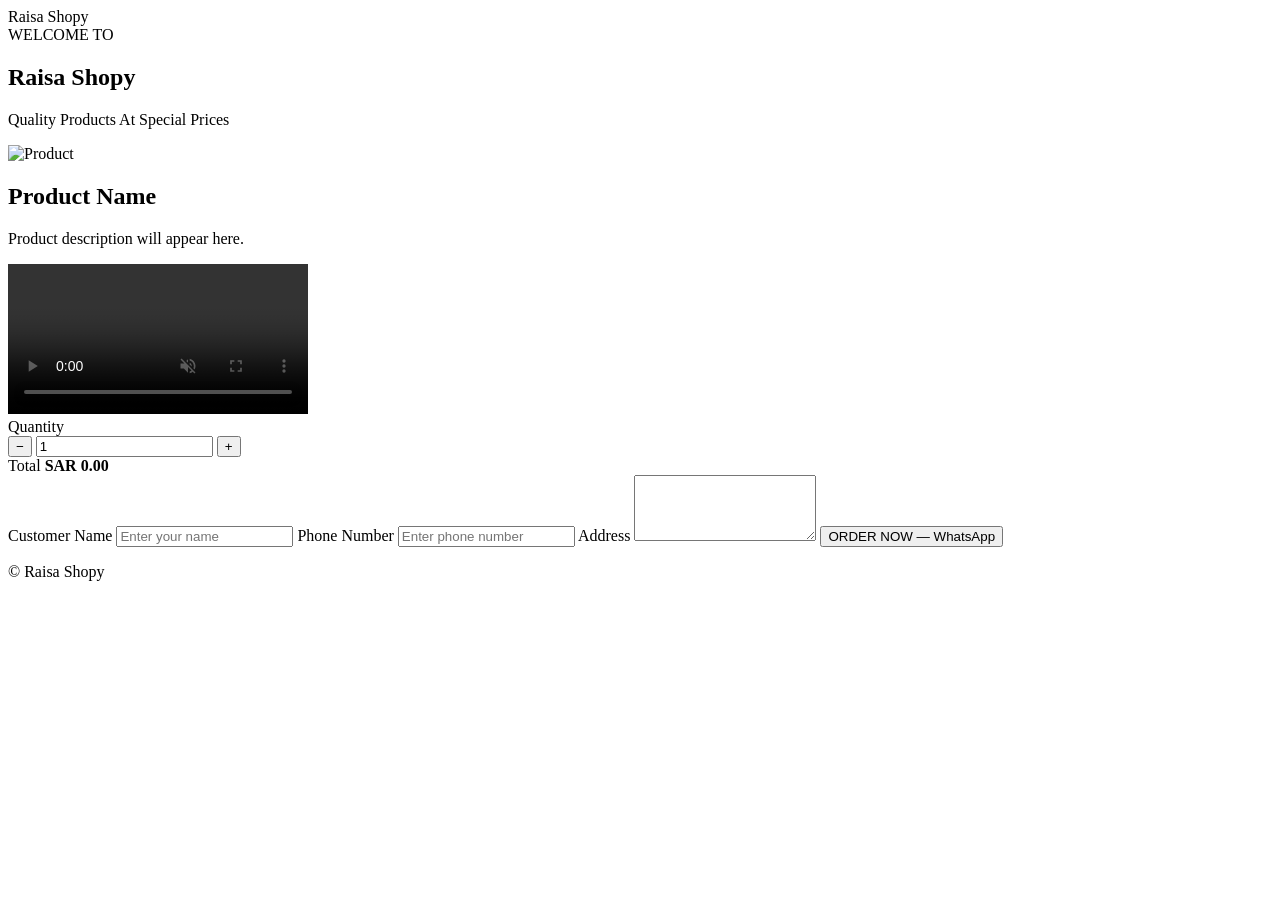
==== index.html @ d0323c82 "Create index.html" ====
<!DOCTYPE html>
<html lang="en">
<head>
  <meta charset="UTF-8">
  <meta name="viewport" content="width=device-width, initial-scale=1.0">

  <title>Raisa Shopy</title>

  <link rel="stylesheet" href="style.css">
</head>

<body>

  <!-- HEADER -->
  <header class="header">
    <div class="logo" id="shopName">
      Raisa Shopy
    </div>
  </header>


  <!-- HERO / HOME -->
  <section class="hero">

    <div class="hero-content">

      <div class="welcome">
        WELCOME TO
      </div>

      <h1 id="heroTitle">
        Raisa Shopy
      </h1>

      <p id="heroText">
        Quality Products At Special Prices
      </p>

    </div>

  </section>


  <!-- PRODUCT -->
  <section class="product-section">

    <!-- PRODUCT IMAGES -->
    <div class="gallery">

      <div class="main-image-box">

        <img
          id="mainProductImage"
          src=""
          alt="Product"
        >

      </div>


      <!-- MAX 6 PRODUCT IMAGES -->
      <div
        class="product-thumbnails"
        id="productThumbnails">
      </div>

    </div>


    <!-- PRODUCT INFORMATION -->
    <div class="product-info">

      <h2 id="productName">
        Product Name
      </h2>


      <!-- PRICE -->
      <div class="price-area">

        <span
          class="old-price"
          id="oldPrice">
        </span>

        <span
          class="new-price"
          id="newPrice">
        </span>

        <span
          class="discount"
          id="discount">
        </span>

      </div>


      <!-- DESCRIPTION -->
      <div class="description">

        <p id="descriptionText">
          Product description will appear here.
        </p>

      </div>


      <!-- DESCRIPTION IMAGES MAX 5 -->
      <div
        class="description-images"
        id="descriptionImages">
      </div>


      <!-- PRODUCT VIDEO -->
      <div
        class="product-video"
        id="videoContainer">

        <video
          id="productVideo"
          controls
          muted
          autoplay
          loop
          playsinline>
        </video>

      </div>


      <!-- ORDER AREA -->
      <div class="order-area">

        <!-- QUANTITY -->
        <label>
          Quantity
        </label>

        <div class="quantity-box">

          <button
            type="button"
            id="minusBtn">
            −
          </button>

          <input
            type="number"
            id="quantity"
            value="1"
            min="1"
          >

          <button
            type="button"
            id="plusBtn">
            +
          </button>

        </div>


        <!-- TOTAL -->
        <div class="total-price">

          <span>
            Total
          </span>

          <strong id="totalPrice">
            SAR 0.00
          </strong>

        </div>


        <!-- CUSTOMER NAME -->
        <label for="customerName">
          Customer Name
        </label>

        <input
          type="text"
          id="customerName"
          placeholder="Enter your name"
        >


        <!-- PHONE -->
        <label for="customerPhone">
          Phone Number
        </label>

        <input
          type="tel"
          id="customerPhone"
          placeholder="Enter phone number"
        >


        <!-- ADDRESS -->
        <label for="customerAddress">
          Address
        </label>

        <textarea
          id="customerAddress"
          rows="4"
          placeholder="Enter delivery address">
        </textarea>


        <!-- ONLY ONE ORDER BUTTON -->
        <button
          type="button"
          class="order-button"
          id="orderNow">

          ORDER NOW — WhatsApp

        </button>

      </div>

    </div>

  </section>


  <!-- FOOTER -->
  <footer>

    <p id="footerText">
      © Raisa Shopy
    </p>

  </footer>


  <!-- JAVASCRIPT -->
  <script src="script.js"></script>

</body>
</html>
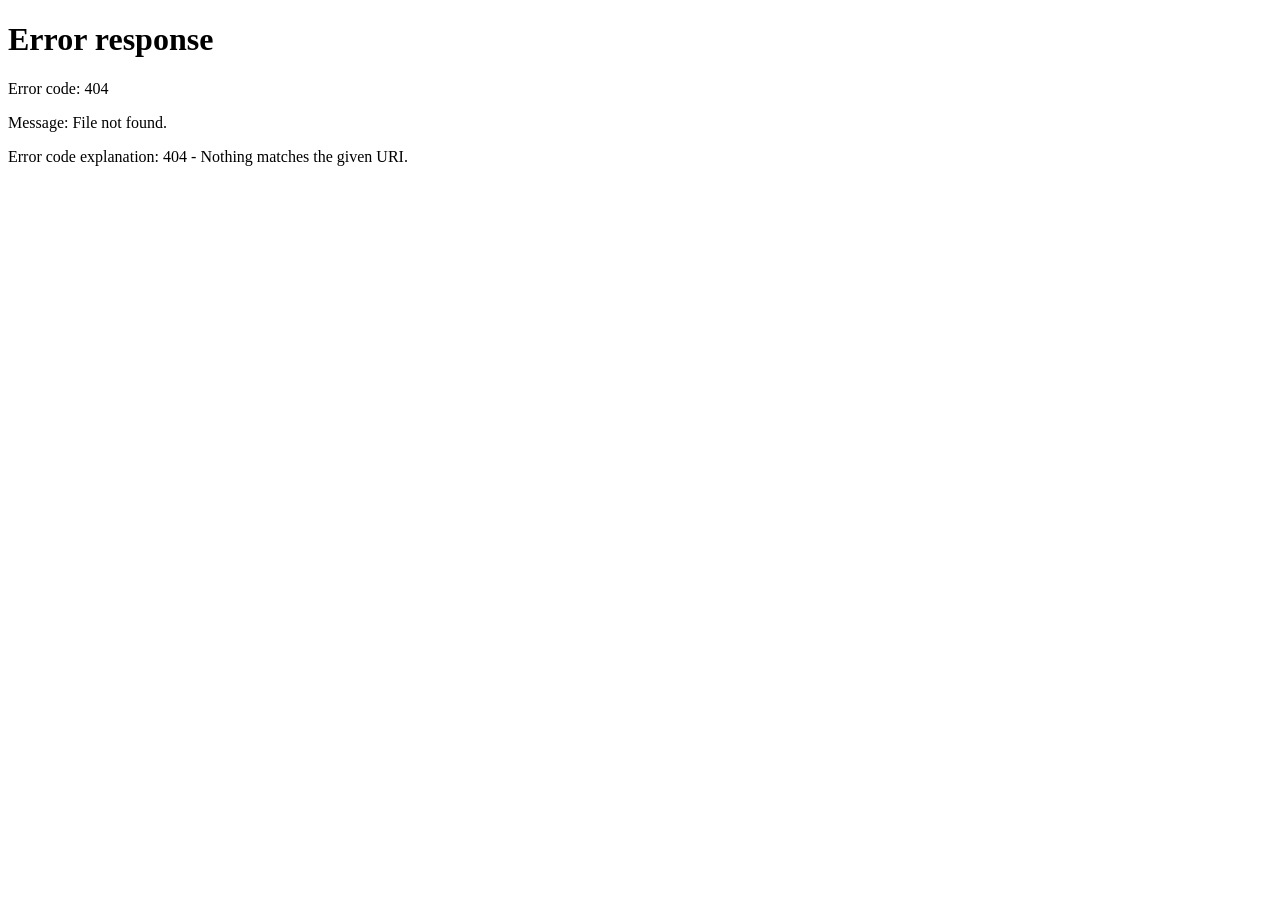
==== commit 10eec93a: "Add files via upload" ====
--- a/index.html
+++ b/index.html
@@ -3,244 +3,11 @@
 <head>
   <meta charset="UTF-8">
   <meta name="viewport" content="width=device-width, initial-scale=1.0">
-
-  <title>Raisa Shopy</title>
-
-  <link rel="stylesheet" href="style.css">
+  <meta http-equiv="refresh" content="0; url=login.html">
+  <title>Raisa Shopy Admin</title>
 </head>
-
 <body>
-
-  <!-- HEADER -->
-  <header class="header">
-    <div class="logo" id="shopName">
-      Raisa Shopy
-    </div>
-  </header>
-
-
-  <!-- HERO / HOME -->
-  <section class="hero">
-
-    <div class="hero-content">
-
-      <div class="welcome">
-        WELCOME TO
-      </div>
-
-      <h1 id="heroTitle">
-        Raisa Shopy
-      </h1>
-
-      <p id="heroText">
-        Quality Products At Special Prices
-      </p>
-
-    </div>
-
-  </section>
-
-
-  <!-- PRODUCT -->
-  <section class="product-section">
-
-    <!-- PRODUCT IMAGES -->
-    <div class="gallery">
-
-      <div class="main-image-box">
-
-        <img
-          id="mainProductImage"
-          src=""
-          alt="Product"
-        >
-
-      </div>
-
-
-      <!-- MAX 6 PRODUCT IMAGES -->
-      <div
-        class="product-thumbnails"
-        id="productThumbnails">
-      </div>
-
-    </div>
-
-
-    <!-- PRODUCT INFORMATION -->
-    <div class="product-info">
-
-      <h2 id="productName">
-        Product Name
-      </h2>
-
-
-      <!-- PRICE -->
-      <div class="price-area">
-
-        <span
-          class="old-price"
-          id="oldPrice">
-        </span>
-
-        <span
-          class="new-price"
-          id="newPrice">
-        </span>
-
-        <span
-          class="discount"
-          id="discount">
-        </span>
-
-      </div>
-
-
-      <!-- DESCRIPTION -->
-      <div class="description">
-
-        <p id="descriptionText">
-          Product description will appear here.
-        </p>
-
-      </div>
-
-
-      <!-- DESCRIPTION IMAGES MAX 5 -->
-      <div
-        class="description-images"
-        id="descriptionImages">
-      </div>
-
-
-      <!-- PRODUCT VIDEO -->
-      <div
-        class="product-video"
-        id="videoContainer">
-
-        <video
-          id="productVideo"
-          controls
-          muted
-          autoplay
-          loop
-          playsinline>
-        </video>
-
-      </div>
-
-
-      <!-- ORDER AREA -->
-      <div class="order-area">
-
-        <!-- QUANTITY -->
-        <label>
-          Quantity
-        </label>
-
-        <div class="quantity-box">
-
-          <button
-            type="button"
-            id="minusBtn">
-            −
-          </button>
-
-          <input
-            type="number"
-            id="quantity"
-            value="1"
-            min="1"
-          >
-
-          <button
-            type="button"
-            id="plusBtn">
-            +
-          </button>
-
-        </div>
-
-
-        <!-- TOTAL -->
-        <div class="total-price">
-
-          <span>
-            Total
-          </span>
-
-          <strong id="totalPrice">
-            SAR 0.00
-          </strong>
-
-        </div>
-
-
-        <!-- CUSTOMER NAME -->
-        <label for="customerName">
-          Customer Name
-        </label>
-
-        <input
-          type="text"
-          id="customerName"
-          placeholder="Enter your name"
-        >
-
-
-        <!-- PHONE -->
-        <label for="customerPhone">
-          Phone Number
-        </label>
-
-        <input
-          type="tel"
-          id="customerPhone"
-          placeholder="Enter phone number"
-        >
-
-
-        <!-- ADDRESS -->
-        <label for="customerAddress">
-          Address
-        </label>
-
-        <textarea
-          id="customerAddress"
-          rows="4"
-          placeholder="Enter delivery address">
-        </textarea>
-
-
-        <!-- ONLY ONE ORDER BUTTON -->
-        <button
-          type="button"
-          class="order-button"
-          id="orderNow">
-
-          ORDER NOW — WhatsApp
-
-        </button>
-
-      </div>
-
-    </div>
-
-  </section>
-
-
-  <!-- FOOTER -->
-  <footer>
-
-    <p id="footerText">
-      © Raisa Shopy
-    </p>
-
-  </footer>
-
-
-  <!-- JAVASCRIPT -->
-  <script src="script.js"></script>
-
+  <p>Opening Admin Login...</p>
+  <script>window.location.replace('login.html');</script>
 </body>
 </html>
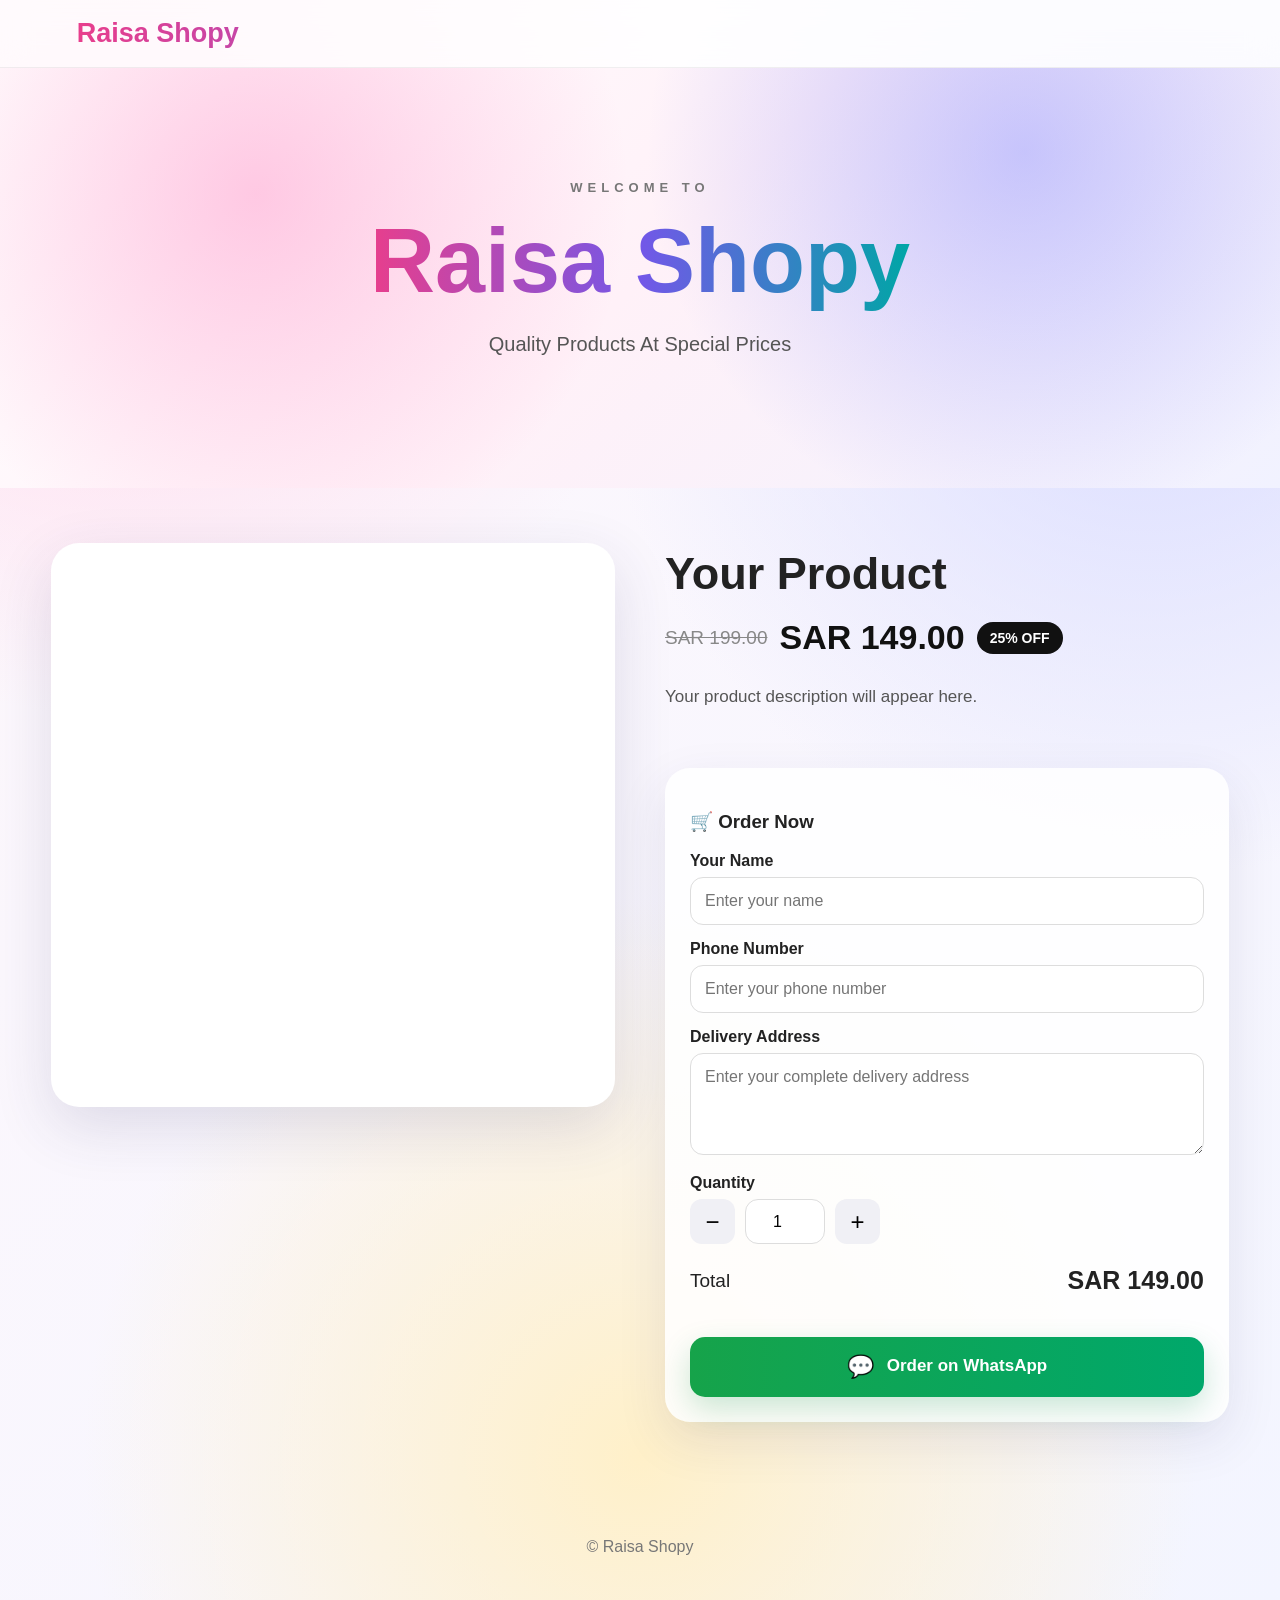
==== commit e61d311f: "Update index.html" ====
--- a/index.html
+++ b/index.html
@@ -1,13 +1 @@
-<!DOCTYPE html>
-<html lang="en">
-<head>
-  <meta charset="UTF-8">
-  <meta name="viewport" content="width=device-width, initial-scale=1.0">
-  <meta http-equiv="refresh" content="0; url=login.html">
-  <title>Raisa Shopy Admin</title>
-</head>
-<body>
-  <p>Opening Admin Login...</p>
-  <script>window.location.replace('login.html');</script>
-</body>
-</html>
+<!DOCTYPE html> <html lang="en"> <head> <meta charset="UTF-8"> <meta name="viewport" content="width=device-width, initial-scale=1.0" > <meta name="description" content="Raisa Shopy - Quality Products At Special Prices" > <title>Raisa Shopy</title> <link rel="stylesheet" href="style.css"> </head> <body> <!-- ========================= HEADER ========================== --> <header class="header"> <div class="logo" id="shopName"> Raisa Shopy </div> </header> <!-- ========================= HERO ========================== --> <section class="hero"> <div class="hero-content"> <div class="welcome"> WELCOME TO </div> <h1 id="heroTitle"> Raisa Shopy </h1> <p id="heroText"> Quality Products At Special Prices </p> </div> </section> <!-- ========================= PRODUCT SECTION ========================== --> <main class="product-section"> <!-- ========================= PRODUCT GALLERY ========================== --> <div class="product-gallery"> <div class="main-image-box"> <img id="mainProductImage" src="" alt="Product Image" > </div> <div id="productThumbnails" class="product-thumbnails" ></div> </div> <!-- ========================= PRODUCT INFORMATION ========================== --> <div class="product-info"> <h2 id="productName"> Your Product </h2> <!-- PRICE --> <div class="price-area"> <span id="oldPrice" class="old-price" ></span> <span id="newPrice" class="new-price" > SAR 149.00 </span> <span id="discount" class="discount" ></span> </div> <!-- DESCRIPTION --> <div id="descriptionText" class="description" > Your product description will appear here. </div> <!-- DESCRIPTION IMAGES --> <div id="descriptionImages" class="description-images" ></div> <!-- ========================= PRODUCT VIDEO ========================== --> <div id="videoContainer" class="product-video" style="display:none;" > <video id="productVideo" controls muted playsinline ></video> </div> <!-- ========================= ORDER AREA ========================== --> <div class="order-area"> <h3> 🛒 Order Now </h3> <!-- CUSTOMER NAME --> <label for="customerName"> Your Name </label> <input type="text" id="customerName" placeholder="Enter your name" autocomplete="name" > <!-- PHONE --> <label for="customerPhone"> Phone Number </label> <input type="tel" id="customerPhone" placeholder="Enter your phone number" autocomplete="tel" > <!-- ADDRESS --> <label for="customerAddress"> Delivery Address </label> <textarea id="customerAddress" rows="4" placeholder="Enter your complete delivery address" autocomplete="street-address" ></textarea> <!-- QUANTITY --> <label> Quantity </label> <div class="quantity-box"> <button type="button" id="minusBtn" aria-label="Decrease quantity" > − </button> <input type="number" id="quantity" value="1" min="1" aria-label="Quantity" > <button type="button" id="plusBtn" aria-label="Increase quantity" > + </button> </div> <!-- TOTAL --> <div class="total-price"> <span> Total </span> <strong id="totalPrice"> SAR 149.00 </strong> </div> <!-- WHATSAPP ORDER --> <button type="button" id="orderNow" class="order-button" > <span style=" font-size:22px; vertical-align:middle; margin-right:7px; " > 💬 </span> Order on WhatsApp </button> </div> </div> </main> <!-- ========================= FOOTER ========================== --> <footer> <p id="footerText"> © Raisa Shopy </p> </footer> <!-- ========================= MAIN SCRIPT ========================== --> <script src="script.js"></script> </body> </html>
--- a/style.css
+++ b/style.css
@@ -0,0 +1,599 @@
+* {
+  box-sizing: border-box;
+}
+
+html {
+  scroll-behavior: smooth;
+}
+
+body {
+  margin: 0;
+  font-family: Arial, Helvetica, sans-serif;
+  color: #222;
+  background:
+    radial-gradient(circle at 10% 10%, #ffd6ea 0%, transparent 30%),
+    radial-gradient(circle at 90% 20%, #d9dcff 0%, transparent 32%),
+    radial-gradient(circle at 50% 90%, #fff0c9 0%, transparent 35%),
+    linear-gradient(135deg, #fff8fc, #f3f5ff);
+  min-height: 100vh;
+}
+
+
+/* =========================
+   HEADER
+========================= */
+
+.header {
+  position: sticky;
+  top: 0;
+  z-index: 1000;
+
+  padding: 18px 6%;
+
+  background: rgba(255, 255, 255, 0.82);
+  backdrop-filter: blur(15px);
+
+  border-bottom: 1px solid rgba(0, 0, 0, 0.06);
+}
+
+.logo {
+  font-size: 27px;
+  font-weight: 900;
+
+  background: linear-gradient(
+    90deg,
+    #e83e8c,
+    #7357e8,
+    #00a6a6
+  );
+
+  -webkit-background-clip: text;
+  background-clip: text;
+
+  color: transparent;
+}
+
+
+/* =========================
+   HERO
+========================= */
+
+.hero {
+  min-height: 420px;
+
+  display: flex;
+  justify-content: center;
+  align-items: center;
+
+  text-align: center;
+
+  padding: 60px 20px;
+
+  background:
+    radial-gradient(
+      circle at 20% 30%,
+      rgba(255, 111, 181, 0.35),
+      transparent 35%
+    ),
+    radial-gradient(
+      circle at 80% 20%,
+      rgba(102, 112, 255, 0.35),
+      transparent 35%
+    ),
+    linear-gradient(
+      135deg,
+      #fff,
+      #fff1f8,
+      #f1f2ff
+    );
+
+  overflow: hidden;
+}
+
+.hero-content {
+  max-width: 850px;
+}
+
+.welcome {
+  font-size: 13px;
+  font-weight: 800;
+  letter-spacing: 5px;
+  color: #777;
+}
+
+.hero h1 {
+  margin: 15px 0;
+
+  font-size: clamp(45px, 9vw, 90px);
+
+  font-weight: 900;
+
+  background:
+    linear-gradient(
+      90deg,
+      #e83e8c,
+      #7357e8,
+      #00a6a6
+    );
+
+  -webkit-background-clip: text;
+  background-clip: text;
+
+  color: transparent;
+}
+
+.hero p {
+  font-size: 20px;
+  color: #555;
+}
+
+
+/* =========================
+   PRODUCT SECTION
+========================= */
+
+.product-section {
+  width: min(1180px, 92%);
+
+  margin: 55px auto;
+
+  display: grid;
+
+  grid-template-columns:
+    minmax(0, 1fr)
+    minmax(0, 1fr);
+
+  gap: 50px;
+}
+
+
+/* =========================
+   PRODUCT GALLERY
+========================= */
+
+.main-image-box {
+  width: 100%;
+
+  aspect-ratio: 1 / 1;
+
+  background: white;
+
+  border-radius: 28px;
+
+  overflow: hidden;
+
+  display: flex;
+  align-items: center;
+  justify-content: center;
+
+  box-shadow:
+    0 20px 60px rgba(50, 50, 100, 0.14);
+}
+
+.main-image-box img {
+  width: 100%;
+  height: 100%;
+
+  object-fit: contain;
+}
+
+
+/* THUMBNAILS */
+
+.product-thumbnails {
+  display: flex;
+
+  flex-wrap: wrap;
+
+  gap: 12px;
+
+  margin-top: 15px;
+}
+
+.product-thumbnails img {
+  width: 76px;
+  height: 76px;
+
+  object-fit: cover;
+
+  border-radius: 14px;
+
+  background: white;
+
+  border: 2px solid transparent;
+
+  cursor: pointer;
+
+  transition: 0.25s;
+}
+
+.product-thumbnails img:hover {
+  transform: translateY(-3px);
+}
+
+.product-thumbnails img.active {
+  border-color: #7357e8;
+}
+
+
+/* =========================
+   PRODUCT INFORMATION
+========================= */
+
+.product-info {
+  padding-top: 5px;
+}
+
+.product-info h2 {
+  margin: 0 0 18px;
+
+  font-size: clamp(30px, 5vw, 45px);
+
+  font-weight: 900;
+}
+
+
+/* =========================
+   PRICE
+========================= */
+
+.price-area {
+  display: flex;
+
+  align-items: center;
+
+  flex-wrap: wrap;
+
+  gap: 12px;
+
+  margin-bottom: 25px;
+}
+
+.old-price {
+  font-size: 19px;
+
+  color: #888;
+
+  text-decoration: line-through;
+}
+
+.new-price {
+  font-size: 34px;
+
+  font-weight: 900;
+
+  color: #111;
+}
+
+.discount {
+  padding: 8px 13px;
+
+  border-radius: 50px;
+
+  background: #111;
+
+  color: white;
+
+  font-size: 14px;
+
+  font-weight: 800;
+}
+
+
+/* =========================
+   DESCRIPTION
+========================= */
+
+.description {
+  color: #555;
+
+  font-size: 17px;
+
+  line-height: 1.8;
+
+  white-space: pre-line;
+}
+
+
+/* DESCRIPTION IMAGES */
+
+.description-images {
+  display: grid;
+
+  grid-template-columns: repeat(2, 1fr);
+
+  gap: 14px;
+
+  margin: 25px 0;
+}
+
+.description-images img {
+  width: 100%;
+
+  display: block;
+
+  border-radius: 18px;
+
+  background: white;
+
+  box-shadow:
+    0 10px 30px rgba(0, 0, 0, 0.08);
+}
+
+
+/* =========================
+   VIDEO
+========================= */
+
+.product-video {
+  width: 100%;
+
+  margin: 25px 0;
+
+  background: #000;
+
+  border-radius: 20px;
+
+  overflow: hidden;
+}
+
+.product-video video {
+  width: 100%;
+
+  display: block;
+
+  max-height: 650px;
+}
+
+
+/* =========================
+   ORDER AREA
+========================= */
+
+.order-area {
+  margin-top: 30px;
+
+  padding: 25px;
+
+  border-radius: 25px;
+
+  background: rgba(255, 255, 255, 0.88);
+
+  box-shadow:
+    0 18px 50px rgba(50, 50, 100, 0.10);
+}
+
+.order-area label {
+  display: block;
+
+  margin: 15px 0 7px;
+
+  font-weight: 700;
+}
+
+
+/* INPUTS */
+
+.order-area input,
+.order-area textarea {
+  width: 100%;
+
+  padding: 14px;
+
+  border: 1px solid #ddd;
+
+  border-radius: 13px;
+
+  background: white;
+
+  font-family: inherit;
+
+  font-size: 16px;
+
+  outline: none;
+
+  transition: 0.2s;
+}
+
+.order-area input:focus,
+.order-area textarea:focus {
+  border-color: #7357e8;
+
+  box-shadow:
+    0 0 0 3px rgba(115, 87, 232, 0.10);
+}
+
+
+/* =========================
+   QUANTITY
+========================= */
+
+.quantity-box {
+  display: flex;
+
+  align-items: center;
+
+  gap: 10px;
+}
+
+.quantity-box button {
+  width: 45px;
+  height: 45px;
+
+  border: none;
+
+  border-radius: 12px;
+
+  background: #f0f0f5;
+
+  font-size: 24px;
+
+  cursor: pointer;
+
+  transition: 0.2s;
+}
+
+.quantity-box button:hover {
+  background: #dedff0;
+
+  transform: scale(1.05);
+}
+
+.quantity-box input {
+  width: 80px;
+
+  height: 45px;
+
+  padding: 0;
+
+  text-align: center;
+}
+
+
+/* =========================
+   TOTAL
+========================= */
+
+.total-price {
+  display: flex;
+
+  justify-content: space-between;
+
+  align-items: center;
+
+  margin: 22px 0;
+
+  font-size: 19px;
+}
+
+.total-price strong {
+  font-size: 25px;
+}
+
+
+/* =========================
+   ORDER BUTTON
+========================= */
+
+.order-button {
+  width: 100%;
+
+  margin-top: 20px;
+
+  padding: 17px;
+
+  border: none;
+
+  border-radius: 15px;
+
+  background:
+    linear-gradient(
+      90deg,
+      #16a34a,
+      #00a86b
+    );
+
+  color: white;
+
+  font-size: 17px;
+
+  font-weight: 900;
+
+  cursor: pointer;
+
+  box-shadow:
+    0 12px 30px rgba(20, 150, 80, 0.22);
+
+  transition: 0.25s;
+}
+
+.order-button:hover {
+  transform: translateY(-2px);
+
+  box-shadow:
+    0 16px 35px rgba(20, 150, 80, 0.30);
+}
+
+
+/* =========================
+   FOOTER
+========================= */
+
+footer {
+  padding: 45px 20px;
+
+  text-align: center;
+
+  color: #777;
+}
+
+
+/* =========================
+   MOBILE
+========================= */
+
+@media (max-width: 850px) {
+
+  .hero {
+    min-height: 330px;
+  }
+
+  .product-section {
+    grid-template-columns: 1fr;
+
+    gap: 30px;
+  }
+
+  .product-info h2 {
+    font-size: 32px;
+  }
+
+  .description-images {
+    grid-template-columns: 1fr;
+  }
+
+  .new-price {
+    font-size: 29px;
+  }
+}
+
+
+/* SMALL PHONE */
+
+@media (max-width: 480px) {
+
+  .header {
+    padding: 15px 5%;
+  }
+
+  .logo {
+    font-size: 23px;
+  }
+
+  .hero {
+    padding: 45px 15px;
+  }
+
+  .hero h1 {
+    font-size: 48px;
+  }
+
+  .hero p {
+    font-size: 17px;
+  }
+
+  .product-section {
+    width: 94%;
+
+    margin-top: 35px;
+  }
+
+  .order-area {
+    padding: 18px;
+  }
+
+  .product-thumbnails img {
+    width: 65px;
+    height: 65px;
+  }
+}
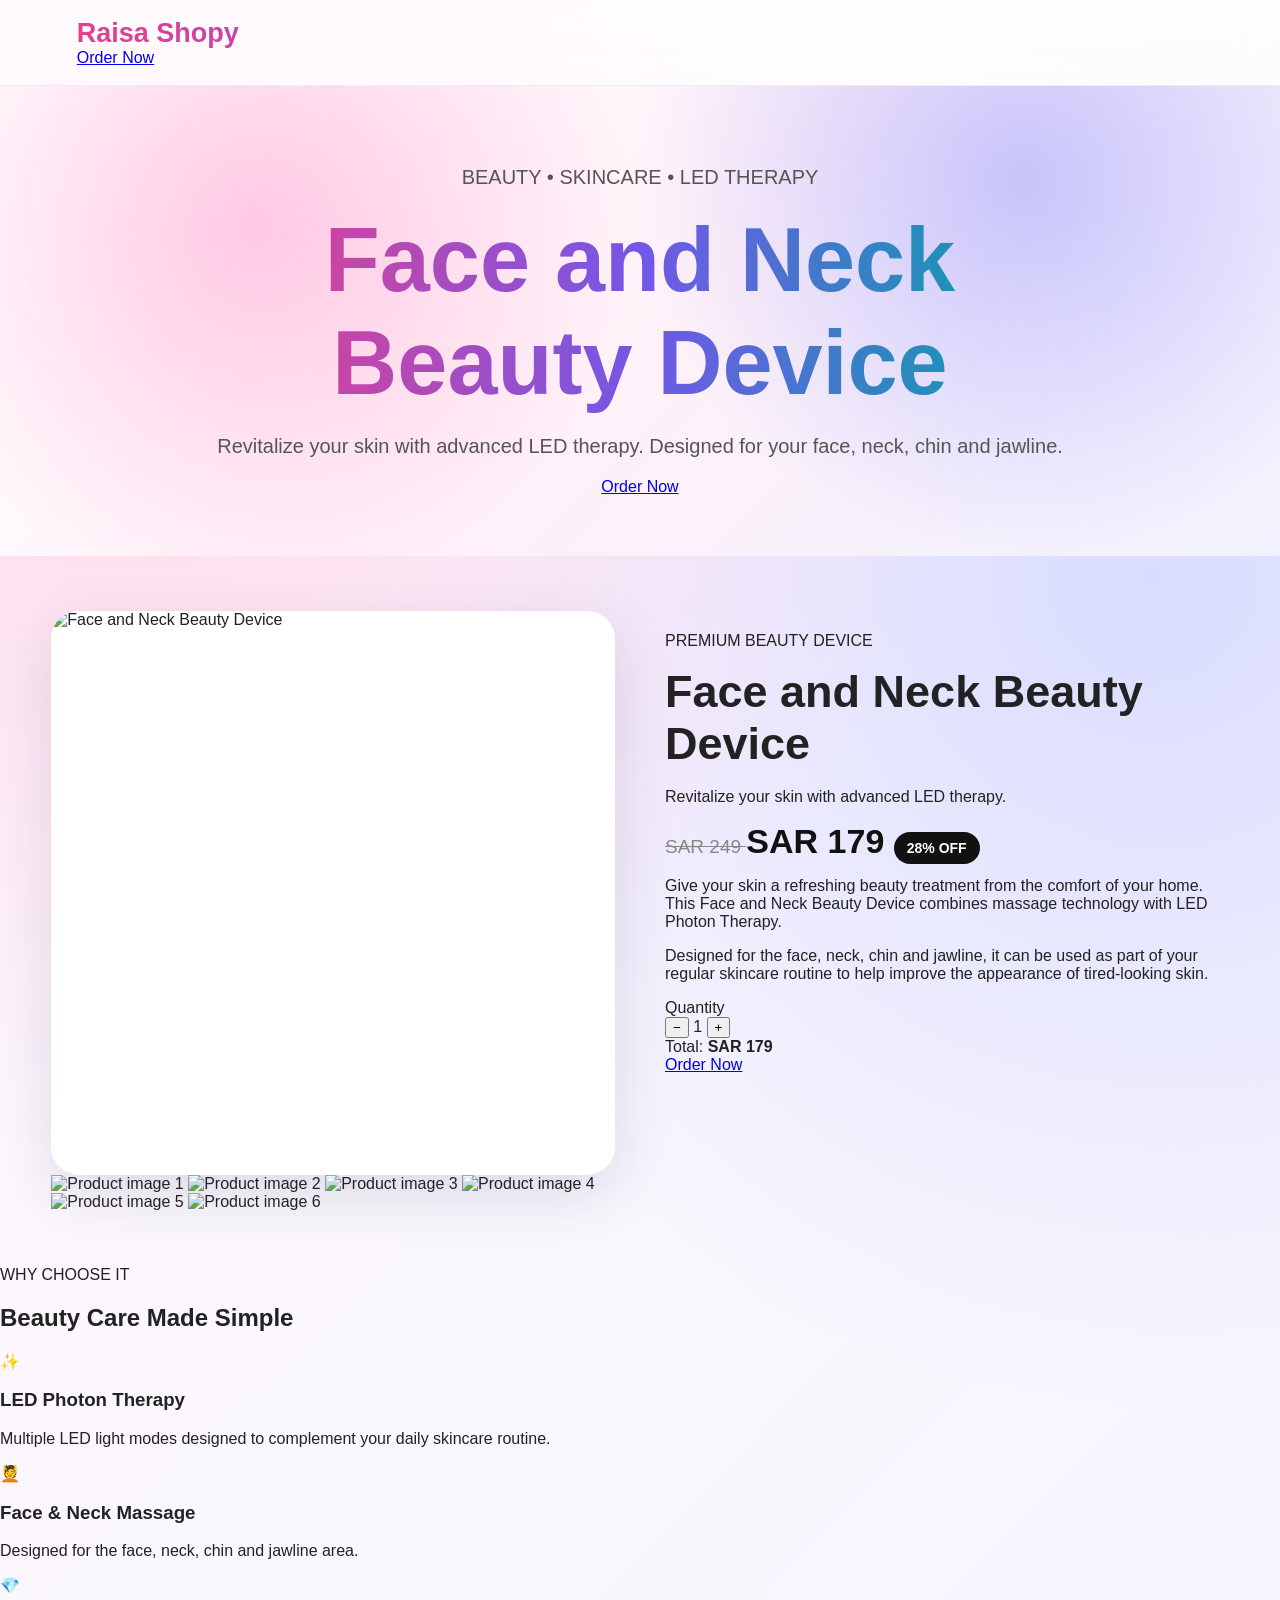
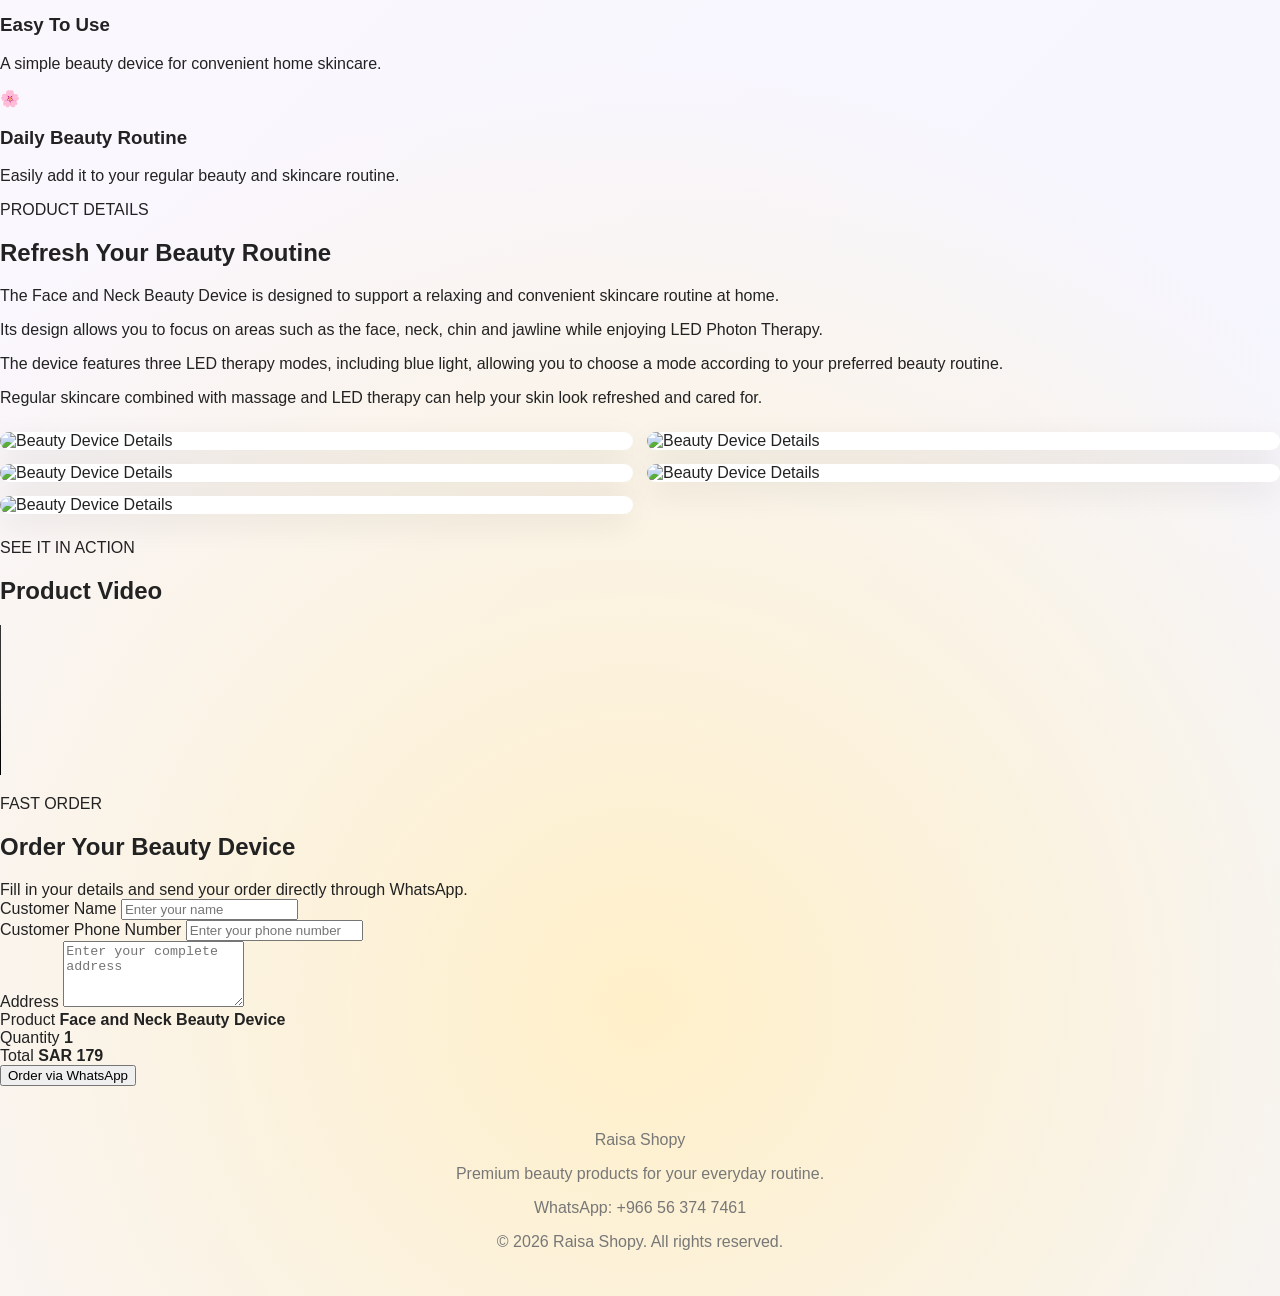
==== commit 8bcf02c1: "Update index.html" ====
--- a/index.html
+++ b/index.html
@@ -1 +1,688 @@
-<!DOCTYPE html> <html lang="en"> <head> <meta charset="UTF-8"> <meta name="viewport" content="width=device-width, initial-scale=1.0" > <meta name="description" content="Raisa Shopy - Quality Products At Special Prices" > <title>Raisa Shopy</title> <link rel="stylesheet" href="style.css"> </head> <body> <!-- ========================= HEADER ========================== --> <header class="header"> <div class="logo" id="shopName"> Raisa Shopy </div> </header> <!-- ========================= HERO ========================== --> <section class="hero"> <div class="hero-content"> <div class="welcome"> WELCOME TO </div> <h1 id="heroTitle"> Raisa Shopy </h1> <p id="heroText"> Quality Products At Special Prices </p> </div> </section> <!-- ========================= PRODUCT SECTION ========================== --> <main class="product-section"> <!-- ========================= PRODUCT GALLERY ========================== --> <div class="product-gallery"> <div class="main-image-box"> <img id="mainProductImage" src="" alt="Product Image" > </div> <div id="productThumbnails" class="product-thumbnails" ></div> </div> <!-- ========================= PRODUCT INFORMATION ========================== --> <div class="product-info"> <h2 id="productName"> Your Product </h2> <!-- PRICE --> <div class="price-area"> <span id="oldPrice" class="old-price" ></span> <span id="newPrice" class="new-price" > SAR 149.00 </span> <span id="discount" class="discount" ></span> </div> <!-- DESCRIPTION --> <div id="descriptionText" class="description" > Your product description will appear here. </div> <!-- DESCRIPTION IMAGES --> <div id="descriptionImages" class="description-images" ></div> <!-- ========================= PRODUCT VIDEO ========================== --> <div id="videoContainer" class="product-video" style="display:none;" > <video id="productVideo" controls muted playsinline ></video> </div> <!-- ========================= ORDER AREA ========================== --> <div class="order-area"> <h3> 🛒 Order Now </h3> <!-- CUSTOMER NAME --> <label for="customerName"> Your Name </label> <input type="text" id="customerName" placeholder="Enter your name" autocomplete="name" > <!-- PHONE --> <label for="customerPhone"> Phone Number </label> <input type="tel" id="customerPhone" placeholder="Enter your phone number" autocomplete="tel" > <!-- ADDRESS --> <label for="customerAddress"> Delivery Address </label> <textarea id="customerAddress" rows="4" placeholder="Enter your complete delivery address" autocomplete="street-address" ></textarea> <!-- QUANTITY --> <label> Quantity </label> <div class="quantity-box"> <button type="button" id="minusBtn" aria-label="Decrease quantity" > − </button> <input type="number" id="quantity" value="1" min="1" aria-label="Quantity" > <button type="button" id="plusBtn" aria-label="Increase quantity" > + </button> </div> <!-- TOTAL --> <div class="total-price"> <span> Total </span> <strong id="totalPrice"> SAR 149.00 </strong> </div> <!-- WHATSAPP ORDER --> <button type="button" id="orderNow" class="order-button" > <span style=" font-size:22px; vertical-align:middle; margin-right:7px; " > 💬 </span> Order on WhatsApp </button> </div> </div> </main> <!-- ========================= FOOTER ========================== --> <footer> <p id="footerText"> © Raisa Shopy </p> </footer> <!-- ========================= MAIN SCRIPT ========================== --> <script src="script.js"></script> </body> </html>
+<!DOCTYPE html>
+<html lang="en">
+<head>
+  <meta charset="UTF-8">
+  <meta name="viewport" content="width=device-width, initial-scale=1.0">
+
+  <title>Raisa Shopy | Face and Neck Beauty Device</title>
+
+  <meta name="description" content="Raisa Shopy - Face and Neck Beauty Device with advanced LED therapy.">
+
+  <link rel="stylesheet" href="style.css">
+</head>
+
+<body>
+
+  <!-- HEADER -->
+  <header class="header">
+    <div class="logo">Raisa Shopy</div>
+
+    <a href="#order" class="header-order">
+      Order Now
+    </a>
+  </header>
+
+
+  <!-- HERO -->
+  <section class="hero">
+
+    <div class="hero-content">
+
+      <p class="hero-small">
+        BEAUTY • SKINCARE • LED THERAPY
+      </p>
+
+      <h1>
+        Face and Neck<br>
+        Beauty Device
+      </h1>
+
+      <p class="hero-text">
+        Revitalize your skin with advanced LED therapy.
+        Designed for your face, neck, chin and jawline.
+      </p>
+
+      <a href="#order" class="main-button">
+        Order Now
+      </a>
+
+    </div>
+
+  </section>
+
+
+  <!-- PRODUCT -->
+  <section class="product-section">
+
+    <div class="product-gallery">
+
+      <div class="main-image-box">
+        <img
+          id="mainProductImage"
+          src="https://via.placeholder.com/700x700?text=Raisa+Shopy"
+          alt="Face and Neck Beauty Device"
+        >
+      </div>
+
+      <div class="thumbnails">
+
+        <img
+          src="https://via.placeholder.com/150x150?text=Product+1"
+          onclick="changeMainImage(this.src)"
+          alt="Product image 1"
+        >
+
+        <img
+          src="https://via.placeholder.com/150x150?text=Product+2"
+          onclick="changeMainImage(this.src)"
+          alt="Product image 2"
+        >
+
+        <img
+          src="https://via.placeholder.com/150x150?text=Product+3"
+          onclick="changeMainImage(this.src)"
+          alt="Product image 3"
+        >
+
+        <img
+          src="https://via.placeholder.com/150x150?text=Product+4"
+          onclick="changeMainImage(this.src)"
+          alt="Product image 4"
+        >
+
+        <img
+          src="https://via.placeholder.com/150x150?text=Product+5"
+          onclick="changeMainImage(this.src)"
+          alt="Product image 5"
+        >
+
+        <img
+          src="https://via.placeholder.com/150x150?text=Product+6"
+          onclick="changeMainImage(this.src)"
+          alt="Product image 6"
+        >
+
+      </div>
+
+    </div>
+
+
+    <div class="product-info">
+
+      <p class="product-label">
+        PREMIUM BEAUTY DEVICE
+      </p>
+
+      <h2>
+        Face and Neck Beauty Device
+      </h2>
+
+      <p class="tagline">
+        Revitalize your skin with advanced LED therapy.
+      </p>
+
+
+      <!-- PRICE -->
+      <div class="price-box">
+
+        <span class="old-price">
+          SAR 249
+        </span>
+
+        <span class="new-price">
+          SAR 179
+        </span>
+
+        <span class="discount">
+          28% OFF
+        </span>
+
+      </div>
+
+
+      <!-- DESCRIPTION -->
+      <div class="short-description">
+
+        <p>
+          Give your skin a refreshing beauty treatment from the comfort
+          of your home. This Face and Neck Beauty Device combines
+          massage technology with LED Photon Therapy.
+        </p>
+
+        <p>
+          Designed for the face, neck, chin and jawline, it can be used
+          as part of your regular skincare routine to help improve the
+          appearance of tired-looking skin.
+        </p>
+
+      </div>
+
+
+      <!-- QUANTITY -->
+      <div class="quantity-area">
+
+        <label>
+          Quantity
+        </label>
+
+        <div class="quantity-control">
+
+          <button type="button" onclick="decreaseQuantity()">
+            −
+          </button>
+
+          <span id="quantity">
+            1
+          </span>
+
+          <button type="button" onclick="increaseQuantity()">
+            +
+          </button>
+
+        </div>
+
+      </div>
+
+
+      <!-- TOTAL -->
+      <div class="total-box">
+
+        <span>
+          Total:
+        </span>
+
+        <strong id="totalPrice">
+          SAR 179
+        </strong>
+
+      </div>
+
+
+      <a href="#order" class="main-button product-button">
+        Order Now
+      </a>
+
+    </div>
+
+  </section>
+
+
+  <!-- FEATURES -->
+  <section class="features">
+
+    <div class="section-heading">
+
+      <p>
+        WHY CHOOSE IT
+      </p>
+
+      <h2>
+        Beauty Care Made Simple
+      </h2>
+
+    </div>
+
+
+    <div class="feature-grid">
+
+      <div class="feature-card">
+
+        <div class="feature-icon">
+          ✨
+        </div>
+
+        <h3>
+          LED Photon Therapy
+        </h3>
+
+        <p>
+          Multiple LED light modes designed to complement
+          your daily skincare routine.
+        </p>
+
+      </div>
+
+
+      <div class="feature-card">
+
+        <div class="feature-icon">
+          💆
+        </div>
+
+        <h3>
+          Face & Neck Massage
+        </h3>
+
+        <p>
+          Designed for the face, neck, chin and jawline area.
+        </p>
+
+      </div>
+
+
+      <div class="feature-card">
+
+        <div class="feature-icon">
+          💎
+        </div>
+
+        <h3>
+          Easy To Use
+        </h3>
+
+        <p>
+          A simple beauty device for convenient home skincare.
+        </p>
+
+      </div>
+
+
+      <div class="feature-card">
+
+        <div class="feature-icon">
+          🌸
+        </div>
+
+        <h3>
+          Daily Beauty Routine
+        </h3>
+
+        <p>
+          Easily add it to your regular beauty and skincare routine.
+        </p>
+
+      </div>
+
+    </div>
+
+  </section>
+
+
+  <!-- FULL DESCRIPTION -->
+  <section class="description-section">
+
+    <div class="section-heading">
+
+      <p>
+        PRODUCT DETAILS
+      </p>
+
+      <h2>
+        Refresh Your Beauty Routine
+      </h2>
+
+    </div>
+
+
+    <div class="description-content">
+
+      <p>
+        The Face and Neck Beauty Device is designed to support a
+        relaxing and convenient skincare routine at home.
+      </p>
+
+      <p>
+        Its design allows you to focus on areas such as the face,
+        neck, chin and jawline while enjoying LED Photon Therapy.
+      </p>
+
+      <p>
+        The device features three LED therapy modes, including
+        blue light, allowing you to choose a mode according to
+        your preferred beauty routine.
+      </p>
+
+      <p>
+        Regular skincare combined with massage and LED therapy
+        can help your skin look refreshed and cared for.
+      </p>
+
+    </div>
+
+
+    <!-- DESCRIPTION IMAGES -->
+    <div class="description-images">
+
+      <div class="description-image">
+        <img
+          src="https://via.placeholder.com/800x600?text=Beauty+Device+Details+1"
+          alt="Beauty Device Details"
+        >
+      </div>
+
+      <div class="description-image">
+        <img
+          src="https://via.placeholder.com/800x600?text=Beauty+Device+Details+2"
+          alt="Beauty Device Details"
+        >
+      </div>
+
+      <div class="description-image">
+        <img
+          src="https://via.placeholder.com/800x600?text=Beauty+Device+Details+3"
+          alt="Beauty Device Details"
+        >
+      </div>
+
+      <div class="description-image">
+        <img
+          src="https://via.placeholder.com/800x600?text=Beauty+Device+Details+4"
+          alt="Beauty Device Details"
+        >
+      </div>
+
+      <div class="description-image">
+        <img
+          src="https://via.placeholder.com/800x600?text=Beauty+Device+Details+5"
+          alt="Beauty Device Details"
+        >
+      </div>
+
+    </div>
+
+  </section>
+
+
+  <!-- VIDEO -->
+  <section class="video-section">
+
+    <div class="section-heading">
+
+      <p>
+        SEE IT IN ACTION
+      </p>
+
+      <h2>
+        Product Video
+      </h2>
+
+    </div>
+
+    <div class="video-box">
+
+      <video
+        controls
+        autoplay
+        muted
+        loop
+        playsinline
+        preload="metadata"
+      >
+
+        <source
+          src=""
+          type="video/mp4"
+        >
+
+        Your browser does not support video playback.
+
+      </video>
+
+    </div>
+
+  </section>
+
+
+  <!-- ORDER -->
+  <section class="order-section" id="order">
+
+    <div class="order-container">
+
+      <div class="order-heading">
+
+        <p>
+          FAST ORDER
+        </p>
+
+        <h2>
+          Order Your Beauty Device
+        </h2>
+
+        <span>
+          Fill in your details and send your order directly through WhatsApp.
+        </span>
+
+      </div>
+
+
+      <form id="orderForm">
+
+        <div class="form-group">
+
+          <label for="customerName">
+            Customer Name
+          </label>
+
+          <input
+            type="text"
+            id="customerName"
+            placeholder="Enter your name"
+            required
+          >
+
+        </div>
+
+
+        <div class="form-group">
+
+          <label for="customerPhone">
+            Customer Phone Number
+          </label>
+
+          <input
+            type="tel"
+            id="customerPhone"
+            placeholder="Enter your phone number"
+            required
+          >
+
+        </div>
+
+
+        <div class="form-group">
+
+          <label for="customerAddress">
+            Address
+          </label>
+
+          <textarea
+            id="customerAddress"
+            rows="4"
+            placeholder="Enter your complete address"
+            required
+          ></textarea>
+
+        </div>
+
+
+        <div class="order-summary">
+
+          <div>
+            <span>
+              Product
+            </span>
+
+            <strong>
+              Face and Neck Beauty Device
+            </strong>
+          </div>
+
+
+          <div>
+            <span>
+              Quantity
+            </span>
+
+            <strong id="orderQuantity">
+              1
+            </strong>
+          </div>
+
+
+          <div class="order-total">
+
+            <span>
+              Total
+            </span>
+
+            <strong id="orderTotal">
+              SAR 179
+            </strong>
+
+          </div>
+
+        </div>
+
+
+        <button
+          type="submit"
+          class="whatsapp-button"
+        >
+          Order via WhatsApp
+        </button>
+
+      </form>
+
+    </div>
+
+  </section>
+
+
+  <!-- FOOTER -->
+  <footer class="footer">
+
+    <div class="footer-logo">
+      Raisa Shopy
+    </div>
+
+    <p>
+      Premium beauty products for your everyday routine.
+    </p>
+
+    <p>
+      WhatsApp: +966 56 374 7461
+    </p>
+
+    <div class="copyright">
+      © 2026 Raisa Shopy. All rights reserved.
+    </div>
+
+  </footer>
+
+
+  <!-- JAVASCRIPT -->
+  <script>
+
+    let quantity = 1;
+
+    const productPrice = 179;
+
+    const whatsappNumber = "966563747461";
+
+
+    function updateQuantity() {
+
+      document.getElementById("quantity").textContent = quantity;
+
+      document.getElementById("orderQuantity").textContent = quantity;
+
+      document.getElementById("totalPrice").textContent =
+        "SAR " + (productPrice * quantity);
+
+      document.getElementById("orderTotal").textContent =
+        "SAR " + (productPrice * quantity);
+
+    }
+
+
+    function increaseQuantity() {
+
+      if (quantity < 3) {
+
+        quantity++;
+
+        updateQuantity();
+
+      }
+
+    }
+
+
+    function decreaseQuantity() {
+
+      if (quantity > 1) {
+
+        quantity--;
+
+        updateQuantity();
+
+      }
+
+    }
+
+
+    function changeMainImage(imageUrl) {
+
+      document.getElementById("mainProductImage").src = imageUrl;
+
+    }
+
+
+    document
+      .getElementById("orderForm")
+      .addEventListener("submit", function(event) {
+
+        event.preventDefault();
+
+
+        const name =
+          document.getElementById("customerName").value.trim();
+
+        const phone =
+          document.getElementById("customerPhone").value.trim();
+
+        const address =
+          document.getElementById("customerAddress").value.trim();
+
+
+        const total =
+          productPrice * quantity;
+
+
+        const message =
+          "🛍️ *New Order - Raisa Shopy*%0A%0A" +
+
+          "Product: Face and Neck Beauty Device%0A" +
+
+          "Quantity: " + quantity + "%0A" +
+
+          "Total: SAR " + total + "%0A%0A" +
+
+          "👤 Customer Name: " + encodeURIComponent(name) + "%0A" +
+
+          "📱 Phone: " + encodeURIComponent(phone) + "%0A" +
+
+          "📍 Address: " + encodeURIComponent(address);
+
+
+        const whatsappUrl =
+          "https://wa.me/" +
+          whatsappNumber +
+          "?text=" +
+          message;
+
+
+        window.open(
+          whatsappUrl,
+          "_blank"
+        );
+
+      });
+
+
+    updateQuantity();
+
+  </script>
+
+</body>
+</html>
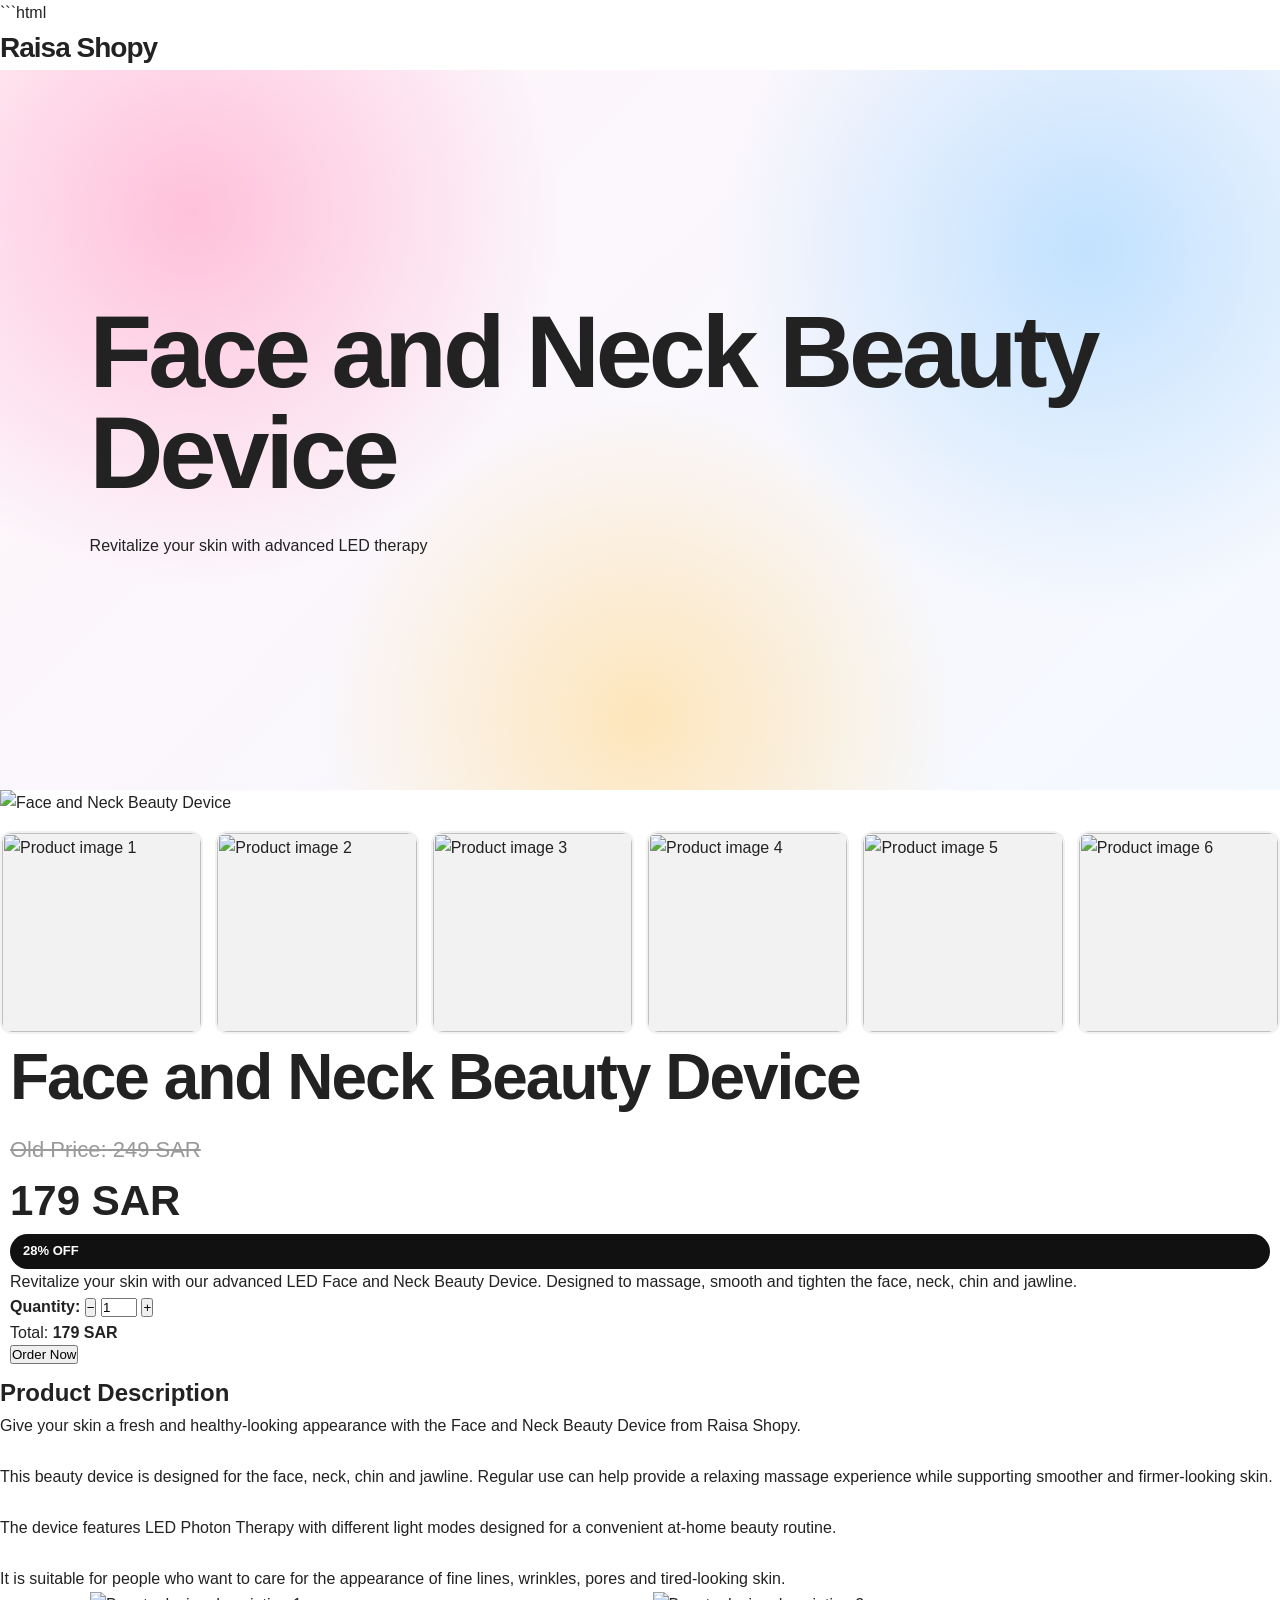
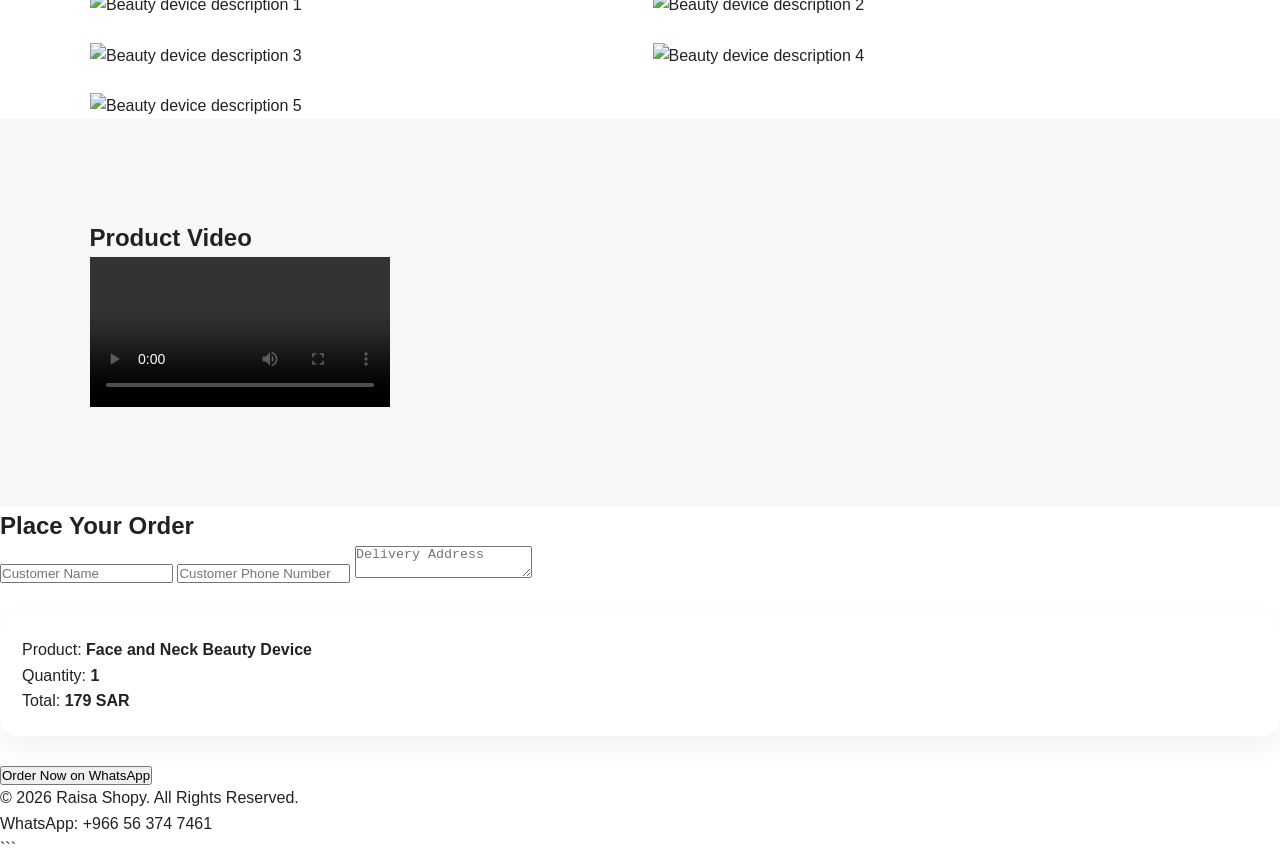
==== commit 0ad2bc6e: "Update index.html" ====
--- a/index.html
+++ b/index.html
@@ -1,3 +1,4 @@
+```html
 <!DOCTYPE html>
 <html lang="en">
 <head>
@@ -6,7 +7,10 @@
 
   <title>Raisa Shopy | Face and Neck Beauty Device</title>
 
-  <meta name="description" content="Raisa Shopy - Face and Neck Beauty Device with advanced LED therapy.">
+  <meta
+    name="description"
+    content="Face and Neck Beauty Device with advanced LED therapy. Order from Raisa Shopy."
+  >
 
   <link rel="stylesheet" href="style.css">
 </head>
@@ -14,534 +18,330 @@
 <body>
 
   <!-- HEADER -->
-  <header class="header">
-    <div class="logo">Raisa Shopy</div>
-
-    <a href="#order" class="header-order">
-      Order Now
-    </a>
+  <header>
+    <div class="container">
+      <div class="logo">Raisa Shopy</div>
+    </div>
   </header>
 
 
   <!-- HERO -->
   <section class="hero">
-
-    <div class="hero-content">
-
-      <p class="hero-small">
-        BEAUTY • SKINCARE • LED THERAPY
+    <div class="container">
+      <h1>Face and Neck Beauty Device</h1>
+
+      <p>
+        Revitalize your skin with advanced LED therapy
       </p>
-
-      <h1>
-        Face and Neck<br>
-        Beauty Device
-      </h1>
-
-      <p class="hero-text">
-        Revitalize your skin with advanced LED therapy.
-        Designed for your face, neck, chin and jawline.
-      </p>
-
-      <a href="#order" class="main-button">
-        Order Now
-      </a>
-
-    </div>
-
+    </div>
   </section>
 
 
   <!-- PRODUCT -->
-  <section class="product-section">
-
-    <div class="product-gallery">
-
-      <div class="main-image-box">
-        <img
-          id="mainProductImage"
-          src="https://via.placeholder.com/700x700?text=Raisa+Shopy"
-          alt="Face and Neck Beauty Device"
-        >
-      </div>
-
-      <div class="thumbnails">
-
-        <img
-          src="https://via.placeholder.com/150x150?text=Product+1"
-          onclick="changeMainImage(this.src)"
-          alt="Product image 1"
-        >
-
-        <img
-          src="https://via.placeholder.com/150x150?text=Product+2"
-          onclick="changeMainImage(this.src)"
-          alt="Product image 2"
-        >
-
-        <img
-          src="https://via.placeholder.com/150x150?text=Product+3"
-          onclick="changeMainImage(this.src)"
-          alt="Product image 3"
-        >
-
-        <img
-          src="https://via.placeholder.com/150x150?text=Product+4"
-          onclick="changeMainImage(this.src)"
-          alt="Product image 4"
-        >
-
-        <img
-          src="https://via.placeholder.com/150x150?text=Product+5"
-          onclick="changeMainImage(this.src)"
-          alt="Product image 5"
-        >
-
-        <img
-          src="https://via.placeholder.com/150x150?text=Product+6"
-          onclick="changeMainImage(this.src)"
-          alt="Product image 6"
-        >
-
-      </div>
-
-    </div>
-
-
-    <div class="product-info">
-
-      <p class="product-label">
-        PREMIUM BEAUTY DEVICE
-      </p>
-
-      <h2>
-        Face and Neck Beauty Device
-      </h2>
-
-      <p class="tagline">
-        Revitalize your skin with advanced LED therapy.
-      </p>
-
-
-      <!-- PRICE -->
-      <div class="price-box">
-
-        <span class="old-price">
-          SAR 249
-        </span>
-
-        <span class="new-price">
-          SAR 179
-        </span>
-
-        <span class="discount">
-          28% OFF
-        </span>
-
-      </div>
-
-
-      <!-- DESCRIPTION -->
-      <div class="short-description">
+  <section class="product">
+    <div class="container">
+
+      <div class="product-grid">
+
+        <!-- PRODUCT IMAGES -->
+        <div class="product-gallery">
+
+          <img
+            id="mainImage"
+            class="main-image"
+            src="https://via.placeholder.com/700x700?text=Raisa+Shopy"
+            alt="Face and Neck Beauty Device"
+          >
+
+          <div class="thumbnails">
+
+            <img
+              class="thumbnail"
+              src="https://via.placeholder.com/150x150?text=Image+1"
+              alt="Product image 1"
+              onclick="changeImage(this)"
+            >
+
+            <img
+              class="thumbnail"
+              src="https://via.placeholder.com/150x150?text=Image+2"
+              alt="Product image 2"
+              onclick="changeImage(this)"
+            >
+
+            <img
+              class="thumbnail"
+              src="https://via.placeholder.com/150x150?text=Image+3"
+              alt="Product image 3"
+              onclick="changeImage(this)"
+            >
+
+            <img
+              class="thumbnail"
+              src="https://via.placeholder.com/150x150?text=Image+4"
+              alt="Product image 4"
+              onclick="changeImage(this)"
+            >
+
+            <img
+              class="thumbnail"
+              src="https://via.placeholder.com/150x150?text=Image+5"
+              alt="Product image 5"
+              onclick="changeImage(this)"
+            >
+
+            <img
+              class="thumbnail"
+              src="https://via.placeholder.com/150x150?text=Image+6"
+              alt="Product image 6"
+              onclick="changeImage(this)"
+            >
+
+          </div>
+        </div>
+
+
+        <!-- PRODUCT INFORMATION -->
+        <div class="product-info">
+
+          <h2>
+            Face and Neck Beauty Device
+          </h2>
+
+          <div class="old-price">
+            Old Price: 249 SAR
+          </div>
+
+          <div class="new-price">
+            179 SAR
+          </div>
+
+          <div class="discount">
+            28% OFF
+          </div>
+
+          <p>
+            Revitalize your skin with our advanced LED Face and Neck
+            Beauty Device. Designed to massage, smooth and tighten the
+            face, neck, chin and jawline.
+          </p>
+
+
+          <!-- QUANTITY -->
+          <div class="quantity">
+
+            <strong>Quantity:</strong>
+
+            <button
+              type="button"
+              id="minusBtn"
+              aria-label="Decrease quantity"
+            >
+              −
+            </button>
+
+            <input
+              type="number"
+              id="quantity"
+              value="1"
+              min="1"
+              max="3"
+              readonly
+              aria-label="Quantity"
+            >
+
+            <button
+              type="button"
+              id="plusBtn"
+              aria-label="Increase quantity"
+            >
+              +
+            </button>
+
+          </div>
+
+
+          <!-- TOTAL PRICE -->
+          <div class="total-price">
+            Total:
+            <strong id="totalPrice">179 SAR</strong>
+          </div>
+
+
+          <!-- ORDER NOW -->
+          <button
+            type="button"
+            class="order-btn"
+            onclick="document.getElementById('orderFormSection').scrollIntoView({behavior:'smooth'})"
+          >
+            Order Now
+          </button>
+
+        </div>
+
+      </div>
+
+    </div>
+  </section>
+
+
+  <!-- DESCRIPTION -->
+  <section class="description">
+
+    <div class="container">
+
+      <h2>Product Description</h2>
+
+      <div class="description-text">
 
         <p>
-          Give your skin a refreshing beauty treatment from the comfort
-          of your home. This Face and Neck Beauty Device combines
-          massage technology with LED Photon Therapy.
+          Give your skin a fresh and healthy-looking appearance with
+          the Face and Neck Beauty Device from Raisa Shopy.
         </p>
 
+        <br>
+
         <p>
-          Designed for the face, neck, chin and jawline, it can be used
-          as part of your regular skincare routine to help improve the
-          appearance of tired-looking skin.
+          This beauty device is designed for the face, neck, chin and
+          jawline. Regular use can help provide a relaxing massage
+          experience while supporting smoother and firmer-looking skin.
         </p>
 
-      </div>
-
-
-      <!-- QUANTITY -->
-      <div class="quantity-area">
-
-        <label>
-          Quantity
-        </label>
-
-        <div class="quantity-control">
-
-          <button type="button" onclick="decreaseQuantity()">
-            −
-          </button>
-
-          <span id="quantity">
-            1
-          </span>
-
-          <button type="button" onclick="increaseQuantity()">
-            +
-          </button>
-
-        </div>
-
-      </div>
-
-
-      <!-- TOTAL -->
-      <div class="total-box">
-
-        <span>
-          Total:
-        </span>
-
-        <strong id="totalPrice">
-          SAR 179
-        </strong>
-
-      </div>
-
-
-      <a href="#order" class="main-button product-button">
-        Order Now
-      </a>
+        <br>
+
+        <p>
+          The device features LED Photon Therapy with different light
+          modes designed for a convenient at-home beauty routine.
+        </p>
+
+        <br>
+
+        <p>
+          It is suitable for people who want to care for the appearance
+          of fine lines, wrinkles, pores and tired-looking skin.
+        </p>
+
+      </div>
+
+
+      <!-- DESCRIPTION IMAGES -->
+      <div class="description-images">
+
+        <img
+          src="https://via.placeholder.com/800x600?text=Description+Image+1"
+          alt="Beauty device description 1"
+        >
+
+        <img
+          src="https://via.placeholder.com/800x600?text=Description+Image+2"
+          alt="Beauty device description 2"
+        >
+
+        <img
+          src="https://via.placeholder.com/800x600?text=Description+Image+3"
+          alt="Beauty device description 3"
+        >
+
+        <img
+          src="https://via.placeholder.com/800x600?text=Description+Image+4"
+          alt="Beauty device description 4"
+        >
+
+        <img
+          src="https://via.placeholder.com/800x600?text=Description+Image+5"
+          alt="Beauty device description 5"
+        >
+
+      </div>
+
+
+      <!-- VIDEO -->
+      <div class="video-section">
+
+        <h2>Product Video</h2>
+
+        <video
+          controls
+          playsinline
+          preload="metadata"
+        >
+          <source src="" type="video/mp4">
+          Your browser does not support video playback.
+        </video>
+
+      </div>
 
     </div>
 
   </section>
 
 
-  <!-- FEATURES -->
-  <section class="features">
-
-    <div class="section-heading">
-
-      <p>
-        WHY CHOOSE IT
-      </p>
-
-      <h2>
-        Beauty Care Made Simple
-      </h2>
-
-    </div>
-
-
-    <div class="feature-grid">
-
-      <div class="feature-card">
-
-        <div class="feature-icon">
-          ✨
-        </div>
-
-        <h3>
-          LED Photon Therapy
-        </h3>
-
-        <p>
-          Multiple LED light modes designed to complement
-          your daily skincare routine.
-        </p>
-
-      </div>
-
-
-      <div class="feature-card">
-
-        <div class="feature-icon">
-          💆
-        </div>
-
-        <h3>
-          Face & Neck Massage
-        </h3>
-
-        <p>
-          Designed for the face, neck, chin and jawline area.
-        </p>
-
-      </div>
-
-
-      <div class="feature-card">
-
-        <div class="feature-icon">
-          💎
-        </div>
-
-        <h3>
-          Easy To Use
-        </h3>
-
-        <p>
-          A simple beauty device for convenient home skincare.
-        </p>
-
-      </div>
-
-
-      <div class="feature-card">
-
-        <div class="feature-icon">
-          🌸
-        </div>
-
-        <h3>
-          Daily Beauty Routine
-        </h3>
-
-        <p>
-          Easily add it to your regular beauty and skincare routine.
-        </p>
-
-      </div>
-
-    </div>
-
-  </section>
-
-
-  <!-- FULL DESCRIPTION -->
-  <section class="description-section">
-
-    <div class="section-heading">
-
-      <p>
-        PRODUCT DETAILS
-      </p>
-
-      <h2>
-        Refresh Your Beauty Routine
-      </h2>
-
-    </div>
-
-
-    <div class="description-content">
-
-      <p>
-        The Face and Neck Beauty Device is designed to support a
-        relaxing and convenient skincare routine at home.
-      </p>
-
-      <p>
-        Its design allows you to focus on areas such as the face,
-        neck, chin and jawline while enjoying LED Photon Therapy.
-      </p>
-
-      <p>
-        The device features three LED therapy modes, including
-        blue light, allowing you to choose a mode according to
-        your preferred beauty routine.
-      </p>
-
-      <p>
-        Regular skincare combined with massage and LED therapy
-        can help your skin look refreshed and cared for.
-      </p>
-
-    </div>
-
-
-    <!-- DESCRIPTION IMAGES -->
-    <div class="description-images">
-
-      <div class="description-image">
-        <img
-          src="https://via.placeholder.com/800x600?text=Beauty+Device+Details+1"
-          alt="Beauty Device Details"
-        >
-      </div>
-
-      <div class="description-image">
-        <img
-          src="https://via.placeholder.com/800x600?text=Beauty+Device+Details+2"
-          alt="Beauty Device Details"
-        >
-      </div>
-
-      <div class="description-image">
-        <img
-          src="https://via.placeholder.com/800x600?text=Beauty+Device+Details+3"
-          alt="Beauty Device Details"
-        >
-      </div>
-
-      <div class="description-image">
-        <img
-          src="https://via.placeholder.com/800x600?text=Beauty+Device+Details+4"
-          alt="Beauty Device Details"
-        >
-      </div>
-
-      <div class="description-image">
-        <img
-          src="https://via.placeholder.com/800x600?text=Beauty+Device+Details+5"
-          alt="Beauty Device Details"
-        >
-      </div>
-
-    </div>
-
-  </section>
-
-
-  <!-- VIDEO -->
-  <section class="video-section">
-
-    <div class="section-heading">
-
-      <p>
-        SEE IT IN ACTION
-      </p>
-
-      <h2>
-        Product Video
-      </h2>
-
-    </div>
-
-    <div class="video-box">
-
-      <video
-        controls
-        autoplay
-        muted
-        loop
-        playsinline
-        preload="metadata"
-      >
-
-        <source
-          src=""
-          type="video/mp4"
-        >
-
-        Your browser does not support video playback.
-
-      </video>
-
-    </div>
-
-  </section>
-
-
-  <!-- ORDER -->
-  <section class="order-section" id="order">
-
-    <div class="order-container">
-
-      <div class="order-heading">
-
-        <p>
-          FAST ORDER
-        </p>
-
-        <h2>
-          Order Your Beauty Device
-        </h2>
-
-        <span>
-          Fill in your details and send your order directly through WhatsApp.
-        </span>
-
-      </div>
-
-
-      <form id="orderForm">
-
-        <div class="form-group">
-
-          <label for="customerName">
-            Customer Name
-          </label>
+  <!-- ORDER FORM -->
+  <section
+    class="order-form"
+    id="orderFormSection"
+  >
+
+    <div class="container">
+
+      <div class="order-form">
+
+        <h2>Place Your Order</h2>
+
+        <form id="orderForm">
 
           <input
             type="text"
             id="customerName"
-            placeholder="Enter your name"
+            placeholder="Customer Name"
             required
           >
-
-        </div>
-
-
-        <div class="form-group">
-
-          <label for="customerPhone">
-            Customer Phone Number
-          </label>
 
           <input
             type="tel"
             id="customerPhone"
-            placeholder="Enter your phone number"
+            placeholder="Customer Phone Number"
             required
           >
-
-        </div>
-
-
-        <div class="form-group">
-
-          <label for="customerAddress">
-            Address
-          </label>
 
           <textarea
             id="customerAddress"
-            rows="4"
-            placeholder="Enter your complete address"
+            placeholder="Delivery Address"
             required
           ></textarea>
 
-        </div>
-
-
-        <div class="order-summary">
-
-          <div>
-            <span>
-              Product
-            </span>
-
-            <strong>
-              Face and Neck Beauty Device
-            </strong>
-          </div>
-
-
-          <div>
-            <span>
-              Quantity
-            </span>
-
-            <strong id="orderQuantity">
-              1
-            </strong>
-          </div>
-
-
-          <div class="order-total">
-
-            <span>
-              Total
-            </span>
-
-            <strong id="orderTotal">
-              SAR 179
-            </strong>
-
-          </div>
-
-        </div>
-
-
-        <button
-          type="submit"
-          class="whatsapp-button"
-        >
-          Order via WhatsApp
-        </button>
-
-      </form>
+
+          <!-- ORDER SUMMARY -->
+          <div class="order-summary">
+
+            <p>
+              Product:
+              <strong>Face and Neck Beauty Device</strong>
+            </p>
+
+            <p>
+              Quantity:
+              <strong id="orderQuantity">1</strong>
+            </p>
+
+            <p>
+              Total:
+              <strong id="orderTotal">179 SAR</strong>
+            </p>
+
+          </div>
+
+
+          <button
+            type="submit"
+            class="order-btn"
+          >
+            Order Now on WhatsApp
+          </button>
+
+        </form>
+
+      </div>
 
     </div>
 
@@ -549,140 +349,21 @@
 
 
   <!-- FOOTER -->
-  <footer class="footer">
-
-    <div class="footer-logo">
-      Raisa Shopy
-    </div>
-
+  <footer>
     <p>
-      Premium beauty products for your everyday routine.
+      © 2026 Raisa Shopy. All Rights Reserved.
     </p>
 
     <p>
-      WhatsApp: +966 56 374 7461
+      WhatsApp:
+      +966 56 374 7461
     </p>
-
-    <div class="copyright">
-      © 2026 Raisa Shopy. All rights reserved.
-    </div>
-
   </footer>
 
 
   <!-- JAVASCRIPT -->
-  <script>
-
-    let quantity = 1;
-
-    const productPrice = 179;
-
-    const whatsappNumber = "966563747461";
-
-
-    function updateQuantity() {
-
-      document.getElementById("quantity").textContent = quantity;
-
-      document.getElementById("orderQuantity").textContent = quantity;
-
-      document.getElementById("totalPrice").textContent =
-        "SAR " + (productPrice * quantity);
-
-      document.getElementById("orderTotal").textContent =
-        "SAR " + (productPrice * quantity);
-
-    }
-
-
-    function increaseQuantity() {
-
-      if (quantity < 3) {
-
-        quantity++;
-
-        updateQuantity();
-
-      }
-
-    }
-
-
-    function decreaseQuantity() {
-
-      if (quantity > 1) {
-
-        quantity--;
-
-        updateQuantity();
-
-      }
-
-    }
-
-
-    function changeMainImage(imageUrl) {
-
-      document.getElementById("mainProductImage").src = imageUrl;
-
-    }
-
-
-    document
-      .getElementById("orderForm")
-      .addEventListener("submit", function(event) {
-
-        event.preventDefault();
-
-
-        const name =
-          document.getElementById("customerName").value.trim();
-
-        const phone =
-          document.getElementById("customerPhone").value.trim();
-
-        const address =
-          document.getElementById("customerAddress").value.trim();
-
-
-        const total =
-          productPrice * quantity;
-
-
-        const message =
-          "🛍️ *New Order - Raisa Shopy*%0A%0A" +
-
-          "Product: Face and Neck Beauty Device%0A" +
-
-          "Quantity: " + quantity + "%0A" +
-
-          "Total: SAR " + total + "%0A%0A" +
-
-          "👤 Customer Name: " + encodeURIComponent(name) + "%0A" +
-
-          "📱 Phone: " + encodeURIComponent(phone) + "%0A" +
-
-          "📍 Address: " + encodeURIComponent(address);
-
-
-        const whatsappUrl =
-          "https://wa.me/" +
-          whatsappNumber +
-          "?text=" +
-          message;
-
-
-        window.open(
-          whatsappUrl,
-          "_blank"
-        );
-
-      });
-
-
-    updateQuantity();
-
-  </script>
+  <script src="script.js"></script>
 
 </body>
 </html>
+```
--- a/style.css
+++ b/style.css
@@ -1,4 +1,6 @@
 * {
+  margin: 0;
+  padding: 0;
   box-sizing: border-box;
 }
 
@@ -7,15 +9,19 @@
 }
 
 body {
-  margin: 0;
   font-family: Arial, Helvetica, sans-serif;
+  background: #fff;
   color: #222;
-  background:
-    radial-gradient(circle at 10% 10%, #ffd6ea 0%, transparent 30%),
-    radial-gradient(circle at 90% 20%, #d9dcff 0%, transparent 32%),
-    radial-gradient(circle at 50% 90%, #fff0c9 0%, transparent 35%),
-    linear-gradient(135deg, #fff8fc, #f3f5ff);
-  min-height: 100vh;
+  line-height: 1.6;
+}
+
+img {
+  max-width: 100%;
+  display: block;
+}
+
+a {
+  text-decoration: none;
 }
 
 
@@ -24,33 +30,35 @@
 ========================= */
 
 .header {
+  width: 100%;
+  padding: 18px 7%;
+  display: flex;
+  align-items: center;
+  justify-content: space-between;
+  background: rgba(255, 255, 255, 0.96);
   position: sticky;
   top: 0;
   z-index: 1000;
-
-  padding: 18px 6%;
-
-  background: rgba(255, 255, 255, 0.82);
-  backdrop-filter: blur(15px);
-
-  border-bottom: 1px solid rgba(0, 0, 0, 0.06);
+  box-shadow: 0 3px 18px rgba(0, 0, 0, 0.08);
 }
 
 .logo {
-  font-size: 27px;
-  font-weight: 900;
-
-  background: linear-gradient(
-    90deg,
-    #e83e8c,
-    #7357e8,
-    #00a6a6
-  );
-
-  -webkit-background-clip: text;
-  background-clip: text;
-
-  color: transparent;
+  font-size: 28px;
+  font-weight: 800;
+  letter-spacing: -1px;
+}
+
+.header-order {
+  padding: 11px 24px;
+  border-radius: 30px;
+  background: #111;
+  color: #fff;
+  font-weight: 700;
+  transition: 0.3s;
+}
+
+.header-order:hover {
+  transform: translateY(-2px);
 }
 
 
@@ -59,472 +67,494 @@
 ========================= */
 
 .hero {
-  min-height: 420px;
-
+  min-height: 720px;
+  padding: 100px 7%;
   display: flex;
-  justify-content: center;
   align-items: center;
-
-  text-align: center;
-
-  padding: 60px 20px;
-
   background:
-    radial-gradient(
-      circle at 20% 30%,
-      rgba(255, 111, 181, 0.35),
-      transparent 35%
-    ),
-    radial-gradient(
-      circle at 80% 20%,
-      rgba(102, 112, 255, 0.35),
-      transparent 35%
-    ),
-    linear-gradient(
-      135deg,
-      #fff,
-      #fff1f8,
-      #f1f2ff
-    );
-
-  overflow: hidden;
+    radial-gradient(circle at 15% 20%, rgba(255, 180, 210, 0.8), transparent 30%),
+    radial-gradient(circle at 85% 25%, rgba(180, 220, 255, 0.8), transparent 30%),
+    radial-gradient(circle at 50% 90%, rgba(255, 225, 170, 0.8), transparent 35%),
+    linear-gradient(135deg, #fff5fa, #f4f9ff);
 }
 
 .hero-content {
   max-width: 850px;
 }
 
-.welcome {
+.hero-small {
+  font-size: 14px;
+  font-weight: 800;
+  letter-spacing: 3px;
+  margin-bottom: 18px;
+}
+
+.hero h1 {
+  font-size: clamp(50px, 8vw, 105px);
+  line-height: 0.98;
+  letter-spacing: -4px;
+  font-weight: 900;
+  margin-bottom: 30px;
+}
+
+.hero-text {
+  max-width: 650px;
+  font-size: 21px;
+  color: #555;
+  margin-bottom: 35px;
+}
+
+.main-button {
+  display: inline-block;
+  padding: 16px 35px;
+  border-radius: 50px;
+  background: #111;
+  color: #fff;
+  font-size: 17px;
+  font-weight: 800;
+  transition: 0.3s;
+}
+
+.main-button:hover {
+  transform: translateY(-3px);
+  box-shadow: 0 12px 30px rgba(0, 0, 0, 0.2);
+}
+
+
+/* =========================
+   PRODUCT
+========================= */
+
+.product-section {
+  padding: 100px 7%;
+  display: grid;
+  grid-template-columns: 1.1fr 0.9fr;
+  gap: 70px;
+  align-items: center;
+}
+
+.product-gallery {
+  width: 100%;
+}
+
+.main-image-box {
+  width: 100%;
+  aspect-ratio: 1 / 1;
+  overflow: hidden;
+  border-radius: 30px;
+  background: #f5f5f5;
+  box-shadow: 0 20px 60px rgba(0, 0, 0, 0.1);
+}
+
+.main-image-box img {
+  width: 100%;
+  height: 100%;
+  object-fit: cover;
+}
+
+.thumbnails {
+  display: grid;
+  grid-template-columns: repeat(6, 1fr);
+  gap: 12px;
+  margin-top: 15px;
+}
+
+.thumbnails img {
+  width: 100%;
+  aspect-ratio: 1 / 1;
+  object-fit: cover;
+  border-radius: 12px;
+  cursor: pointer;
+  background: #f2f2f2;
+  border: 2px solid transparent;
+  transition: 0.3s;
+}
+
+.thumbnails img:hover {
+  transform: translateY(-3px);
+  border-color: #111;
+}
+
+.product-info {
+  padding: 10px;
+}
+
+.product-label {
   font-size: 13px;
-  font-weight: 800;
-  letter-spacing: 5px;
-  color: #777;
-}
-
-.hero h1 {
-  margin: 15px 0;
-
-  font-size: clamp(45px, 9vw, 90px);
-
-  font-weight: 900;
-
-  background:
-    linear-gradient(
-      90deg,
-      #e83e8c,
-      #7357e8,
-      #00a6a6
-    );
-
-  -webkit-background-clip: text;
-  background-clip: text;
-
-  color: transparent;
-}
-
-.hero p {
+  letter-spacing: 2px;
+  font-weight: 800;
+  margin-bottom: 15px;
+}
+
+.product-info h2 {
+  font-size: clamp(38px, 5vw, 65px);
+  line-height: 1.05;
+  letter-spacing: -2px;
+  margin-bottom: 20px;
+}
+
+.tagline {
   font-size: 20px;
-  color: #555;
-}
-
-
-/* =========================
-   PRODUCT SECTION
-========================= */
-
-.product-section {
-  width: min(1180px, 92%);
-
-  margin: 55px auto;
-
-  display: grid;
-
-  grid-template-columns:
-    minmax(0, 1fr)
-    minmax(0, 1fr);
-
-  gap: 50px;
-}
-
-
-/* =========================
-   PRODUCT GALLERY
-========================= */
-
-.main-image-box {
-  width: 100%;
-
-  aspect-ratio: 1 / 1;
-
-  background: white;
-
-  border-radius: 28px;
-
-  overflow: hidden;
-
+  color: #666;
+  margin-bottom: 25px;
+}
+
+.price-box {
   display: flex;
   align-items: center;
-  justify-content: center;
-
-  box-shadow:
-    0 20px 60px rgba(50, 50, 100, 0.14);
-}
-
-.main-image-box img {
-  width: 100%;
-  height: 100%;
-
-  object-fit: contain;
-}
-
-
-/* THUMBNAILS */
-
-.product-thumbnails {
+  gap: 15px;
+  flex-wrap: wrap;
+  margin-bottom: 25px;
+}
+
+.old-price {
+  font-size: 22px;
+  color: #999;
+  text-decoration: line-through;
+}
+
+.new-price {
+  font-size: 42px;
+  font-weight: 900;
+}
+
+.discount {
+  padding: 7px 13px;
+  border-radius: 20px;
+  background: #111;
+  color: #fff;
+  font-size: 13px;
+  font-weight: 800;
+}
+
+.short-description {
+  font-size: 17px;
+  color: #555;
+}
+
+.short-description p {
+  margin-bottom: 15px;
+}
+
+
+/* =========================
+   QUANTITY
+========================= */
+
+.quantity-area {
+  margin-top: 30px;
+}
+
+.quantity-area label {
+  display: block;
+  font-weight: 800;
+  margin-bottom: 10px;
+}
+
+.quantity-control {
   display: flex;
-
-  flex-wrap: wrap;
-
-  gap: 12px;
-
-  margin-top: 15px;
-}
-
-.product-thumbnails img {
-  width: 76px;
-  height: 76px;
-
-  object-fit: cover;
-
+  align-items: center;
+  width: fit-content;
+  border: 1px solid #ddd;
   border-radius: 14px;
-
-  background: white;
-
-  border: 2px solid transparent;
-
+  overflow: hidden;
+}
+
+.quantity-control button {
+  width: 50px;
+  height: 50px;
+  border: 0;
+  background: #f5f5f5;
+  font-size: 25px;
   cursor: pointer;
-
-  transition: 0.25s;
-}
-
-.product-thumbnails img:hover {
+}
+
+.quantity-control span {
+  width: 55px;
+  text-align: center;
+  font-size: 18px;
+  font-weight: 800;
+}
+
+.total-box {
+  margin: 25px 0;
+  padding: 18px 20px;
+  border-radius: 15px;
+  background: #f7f7f7;
+  display: flex;
+  align-items: center;
+  justify-content: space-between;
+}
+
+.total-box strong {
+  font-size: 28px;
+}
+
+
+/* =========================
+   FEATURES
+========================= */
+
+.features {
+  padding: 100px 7%;
+  background:
+    radial-gradient(circle at 20% 20%, rgba(255, 205, 225, 0.7), transparent 28%),
+    radial-gradient(circle at 80% 80%, rgba(205, 225, 255, 0.7), transparent 30%),
+    #fafafa;
+}
+
+.section-heading {
+  text-align: center;
+  max-width: 750px;
+  margin: 0 auto 55px;
+}
+
+.section-heading p {
+  font-size: 13px;
+  font-weight: 800;
+  letter-spacing: 3px;
+  margin-bottom: 12px;
+}
+
+.section-heading h2 {
+  font-size: clamp(35px, 5vw, 60px);
+  line-height: 1.05;
+  letter-spacing: -2px;
+}
+
+.feature-grid {
+  display: grid;
+  grid-template-columns: repeat(4, 1fr);
+  gap: 20px;
+}
+
+.feature-card {
+  padding: 35px 25px;
+  border-radius: 25px;
+  background: rgba(255, 255, 255, 0.85);
+  box-shadow: 0 15px 40px rgba(0, 0, 0, 0.07);
+}
+
+.feature-icon {
+  font-size: 38px;
+  margin-bottom: 20px;
+}
+
+.feature-card h3 {
+  font-size: 22px;
+  margin-bottom: 10px;
+}
+
+.feature-card p {
+  color: #666;
+}
+
+
+/* =========================
+   DESCRIPTION
+========================= */
+
+.description-section {
+  padding: 100px 7%;
+}
+
+.description-content {
+  max-width: 900px;
+  margin: 0 auto 50px;
+  text-align: center;
+  font-size: 18px;
+  color: #555;
+}
+
+.description-content p {
+  margin-bottom: 20px;
+}
+
+.description-images {
+  max-width: 1100px;
+  margin: auto;
+  display: grid;
+  grid-template-columns: repeat(2, 1fr);
+  gap: 25px;
+}
+
+.description-image {
+  overflow: hidden;
+  border-radius: 25px;
+  background: #f5f5f5;
+}
+
+.description-image img {
+  width: 100%;
+  transition: 0.5s;
+}
+
+.description-image:hover img {
+  transform: scale(1.04);
+}
+
+
+/* =========================
+   VIDEO
+========================= */
+
+.video-section {
+  padding: 100px 7%;
+  background: #f7f7f7;
+}
+
+.video-box {
+  max-width: 900px;
+  margin: auto;
+  border-radius: 25px;
+  overflow: hidden;
+  background: #111;
+  box-shadow: 0 20px 50px rgba(0, 0, 0, 0.15);
+}
+
+.video-box video {
+  width: 100%;
+  display: block;
+}
+
+
+/* =========================
+   ORDER
+========================= */
+
+.order-section {
+  padding: 100px 7%;
+  background:
+    radial-gradient(circle at 20% 20%, rgba(255, 200, 220, 0.8), transparent 30%),
+    radial-gradient(circle at 80% 80%, rgba(190, 220, 255, 0.8), transparent 30%),
+    linear-gradient(135deg, #fff7fb, #f5faff);
+}
+
+.order-container {
+  max-width: 700px;
+  margin: auto;
+}
+
+.order-heading {
+  text-align: center;
+  margin-bottom: 45px;
+}
+
+.order-heading p {
+  font-size: 13px;
+  font-weight: 800;
+  letter-spacing: 3px;
+  margin-bottom: 12px;
+}
+
+.order-heading h2 {
+  font-size: clamp(35px, 5vw, 55px);
+  line-height: 1.05;
+  margin-bottom: 15px;
+}
+
+.order-heading span {
+  color: #666;
+}
+
+.form-group {
+  margin-bottom: 20px;
+}
+
+.form-group label {
+  display: block;
+  font-weight: 800;
+  margin-bottom: 8px;
+}
+
+.form-group input,
+.form-group textarea {
+  width: 100%;
+  padding: 16px;
+  border: 1px solid #ddd;
+  border-radius: 14px;
+  font-size: 16px;
+  font-family: inherit;
+  outline: none;
+  background: #fff;
+}
+
+.form-group input:focus,
+.form-group textarea:focus {
+  border-color: #111;
+}
+
+.order-summary {
+  margin: 30px 0;
+  padding: 22px;
+  border-radius: 18px;
+  background: #fff;
+  box-shadow: 0 10px 30px rgba(0, 0, 0, 0.06);
+}
+
+.order-summary > div {
+  display: flex;
+  justify-content: space-between;
+  gap: 20px;
+  padding: 10px 0;
+  border-bottom: 1px solid #eee;
+}
+
+.order-summary > div:last-child {
+  border-bottom: 0;
+}
+
+.order-total strong {
+  font-size: 25px;
+}
+
+.whatsapp-button {
+  width: 100%;
+  padding: 18px;
+  border: 0;
+  border-radius: 50px;
+  background: #111;
+  color: #fff;
+  font-size: 18px;
+  font-weight: 800;
+  cursor: pointer;
+  transition: 0.3s;
+}
+
+.whatsapp-button:hover {
   transform: translateY(-3px);
-}
-
-.product-thumbnails img.active {
-  border-color: #7357e8;
-}
-
-
-/* =========================
-   PRODUCT INFORMATION
-========================= */
-
-.product-info {
-  padding-top: 5px;
-}
-
-.product-info h2 {
-  margin: 0 0 18px;
-
-  font-size: clamp(30px, 5vw, 45px);
-
+  box-shadow: 0 12px 30px rgba(0, 0, 0, 0.2);
+}
+
+
+/* =========================
+   FOOTER
+========================= */
+
+.footer {
+  padding: 55px 7%;
+  text-align: center;
+  background: #111;
+  color: #fff;
+}
+
+.footer-logo {
+  font-size: 30px;
   font-weight: 900;
-}
-
-
-/* =========================
-   PRICE
-========================= */
-
-.price-area {
-  display: flex;
-
-  align-items: center;
-
-  flex-wrap: wrap;
-
-  gap: 12px;
-
-  margin-bottom: 25px;
-}
-
-.old-price {
-  font-size: 19px;
-
-  color: #888;
-
-  text-decoration: line-through;
-}
-
-.new-price {
-  font-size: 34px;
-
-  font-weight: 900;
-
-  color: #111;
-}
-
-.discount {
-  padding: 8px 13px;
-
-  border-radius: 50px;
-
-  background: #111;
-
-  color: white;
-
+  margin-bottom: 10px;
+}
+
+.footer p {
+  color: #ccc;
+  margin: 6px 0;
+}
+
+.copyright {
+  margin-top: 25px;
+  padding-top: 20px;
+  border-top: 1px solid #333;
+  color: #999;
   font-size: 14px;
-
-  font-weight: 800;
-}
-
-
-/* =========================
-   DESCRIPTION
-========================= */
-
-.description {
-  color: #555;
-
-  font-size: 17px;
-
-  line-height: 1.8;
-
-  white-space: pre-line;
-}
-
-
-/* DESCRIPTION IMAGES */
-
-.description-images {
-  display: grid;
-
-  grid-template-columns: repeat(2, 1fr);
-
-  gap: 14px;
-
-  margin: 25px 0;
-}
-
-.description-images img {
-  width: 100%;
-
-  display: block;
-
-  border-radius: 18px;
-
-  background: white;
-
-  box-shadow:
-    0 10px 30px rgba(0, 0, 0, 0.08);
-}
-
-
-/* =========================
-   VIDEO
-========================= */
-
-.product-video {
-  width: 100%;
-
-  margin: 25px 0;
-
-  background: #000;
-
-  border-radius: 20px;
-
-  overflow: hidden;
-}
-
-.product-video video {
-  width: 100%;
-
-  display: block;
-
-  max-height: 650px;
-}
-
-
-/* =========================
-   ORDER AREA
-========================= */
-
-.order-area {
-  margin-top: 30px;
-
-  padding: 25px;
-
-  border-radius: 25px;
-
-  background: rgba(255, 255, 255, 0.88);
-
-  box-shadow:
-    0 18px 50px rgba(50, 50, 100, 0.10);
-}
-
-.order-area label {
-  display: block;
-
-  margin: 15px 0 7px;
-
-  font-weight: 700;
-}
-
-
-/* INPUTS */
-
-.order-area input,
-.order-area textarea {
-  width: 100%;
-
-  padding: 14px;
-
-  border: 1px solid #ddd;
-
-  border-radius: 13px;
-
-  background: white;
-
-  font-family: inherit;
-
-  font-size: 16px;
-
-  outline: none;
-
-  transition: 0.2s;
-}
-
-.order-area input:focus,
-.order-area textarea:focus {
-  border-color: #7357e8;
-
-  box-shadow:
-    0 0 0 3px rgba(115, 87, 232, 0.10);
-}
-
-
-/* =========================
-   QUANTITY
-========================= */
-
-.quantity-box {
-  display: flex;
-
-  align-items: center;
-
-  gap: 10px;
-}
-
-.quantity-box button {
-  width: 45px;
-  height: 45px;
-
-  border: none;
-
-  border-radius: 12px;
-
-  background: #f0f0f5;
-
-  font-size: 24px;
-
-  cursor: pointer;
-
-  transition: 0.2s;
-}
-
-.quantity-box button:hover {
-  background: #dedff0;
-
-  transform: scale(1.05);
-}
-
-.quantity-box input {
-  width: 80px;
-
-  height: 45px;
-
-  padding: 0;
-
-  text-align: center;
-}
-
-
-/* =========================
-   TOTAL
-========================= */
-
-.total-price {
-  display: flex;
-
-  justify-content: space-between;
-
-  align-items: center;
-
-  margin: 22px 0;
-
-  font-size: 19px;
-}
-
-.total-price strong {
-  font-size: 25px;
-}
-
-
-/* =========================
-   ORDER BUTTON
-========================= */
-
-.order-button {
-  width: 100%;
-
-  margin-top: 20px;
-
-  padding: 17px;
-
-  border: none;
-
-  border-radius: 15px;
-
-  background:
-    linear-gradient(
-      90deg,
-      #16a34a,
-      #00a86b
-    );
-
-  color: white;
-
-  font-size: 17px;
-
-  font-weight: 900;
-
-  cursor: pointer;
-
-  box-shadow:
-    0 12px 30px rgba(20, 150, 80, 0.22);
-
-  transition: 0.25s;
-}
-
-.order-button:hover {
-  transform: translateY(-2px);
-
-  box-shadow:
-    0 16px 35px rgba(20, 150, 80, 0.30);
-}
-
-
-/* =========================
-   FOOTER
-========================= */
-
-footer {
-  padding: 45px 20px;
-
-  text-align: center;
-
-  color: #777;
 }
 
 
@@ -532,68 +562,80 @@
    MOBILE
 ========================= */
 
-@media (max-width: 850px) {
-
-  .hero {
-    min-height: 330px;
-  }
+@media (max-width: 900px) {
 
   .product-section {
     grid-template-columns: 1fr;
-
-    gap: 30px;
+    gap: 50px;
+  }
+
+  .feature-grid {
+    grid-template-columns: repeat(2, 1fr);
+  }
+
+}
+
+
+@media (max-width: 600px) {
+
+  .header {
+    padding: 15px 5%;
+  }
+
+  .logo {
+    font-size: 23px;
+  }
+
+  .header-order {
+    padding: 9px 17px;
+    font-size: 14px;
+  }
+
+  .hero {
+    min-height: 600px;
+    padding: 70px 5%;
+  }
+
+  .hero h1 {
+    font-size: 50px;
+    letter-spacing: -2px;
+  }
+
+  .hero-text {
+    font-size: 17px;
+  }
+
+  .product-section,
+  .features,
+  .description-section,
+  .video-section,
+  .order-section {
+    padding: 70px 5%;
   }
 
   .product-info h2 {
-    font-size: 32px;
+    font-size: 42px;
+  }
+
+  .thumbnails {
+    grid-template-columns: repeat(3, 1fr);
+  }
+
+  .feature-grid {
+    grid-template-columns: 1fr;
   }
 
   .description-images {
     grid-template-columns: 1fr;
   }
 
-  .new-price {
-    font-size: 29px;
-  }
-}
-
-
-/* SMALL PHONE */
-
-@media (max-width: 480px) {
-
-  .header {
-    padding: 15px 5%;
-  }
-
-  .logo {
-    font-size: 23px;
-  }
-
-  .hero {
-    padding: 45px 15px;
-  }
-
-  .hero h1 {
-    font-size: 48px;
-  }
-
-  .hero p {
-    font-size: 17px;
-  }
-
-  .product-section {
-    width: 94%;
-
-    margin-top: 35px;
-  }
-
-  .order-area {
-    padding: 18px;
-  }
-
-  .product-thumbnails img {
-    width: 65px;
-    height: 65px;
-  }
-}
+  .section-heading h2 {
+    font-size: 40px;
+  }
+
+  .order-summary > div {
+    flex-direction: column;
+    gap: 3px;
+  }
+
+}
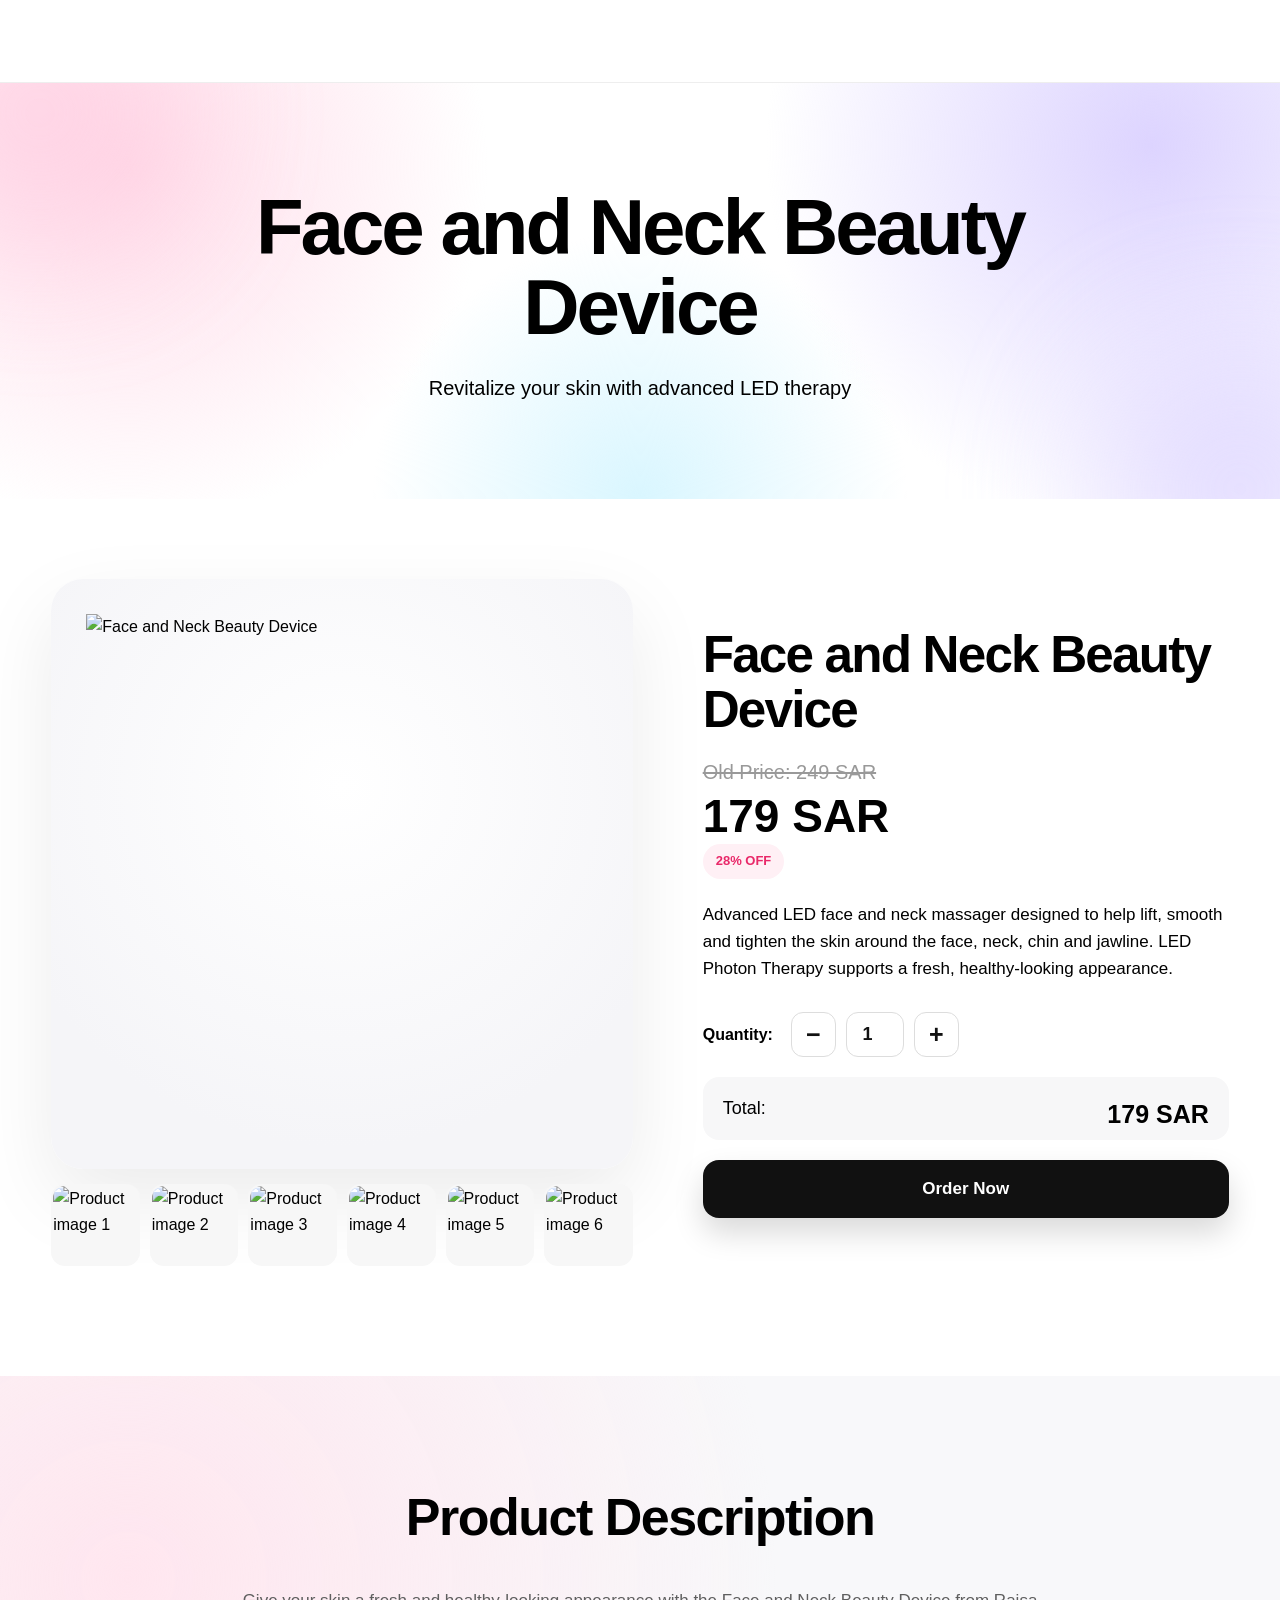
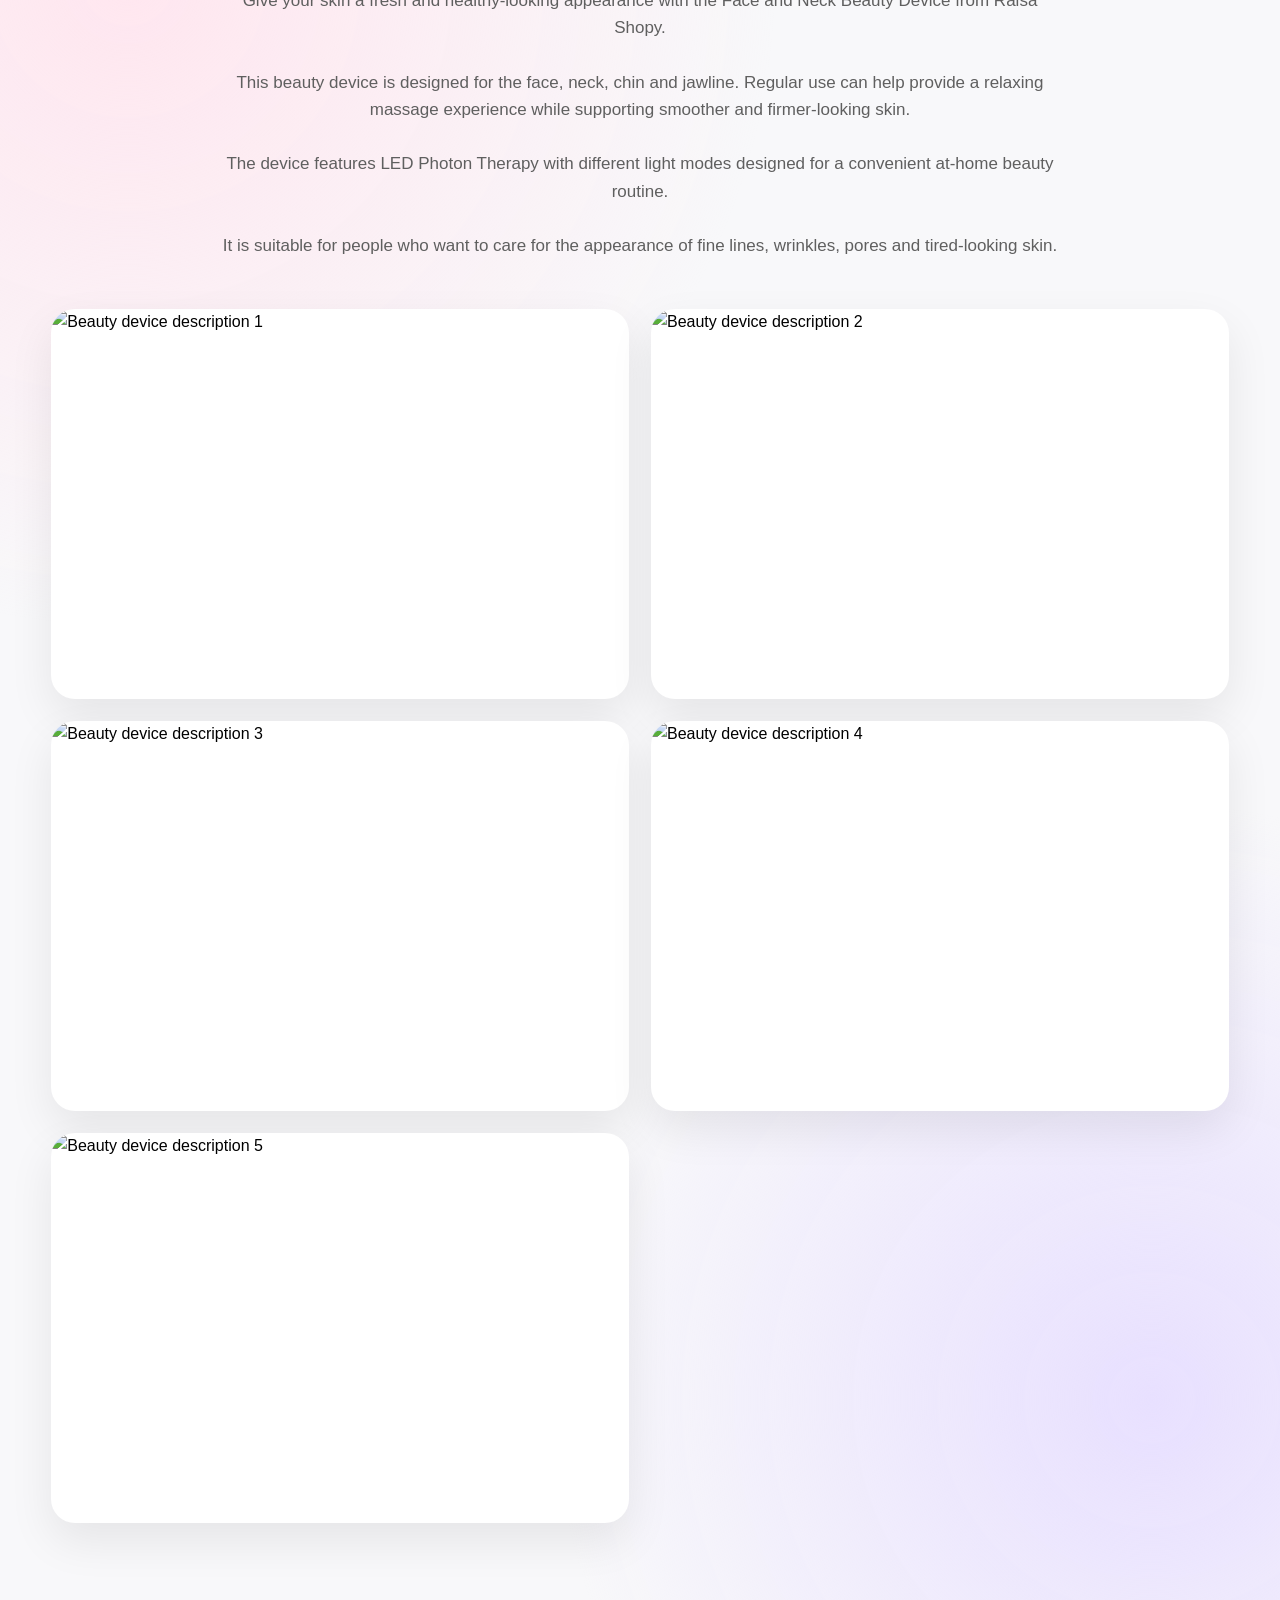
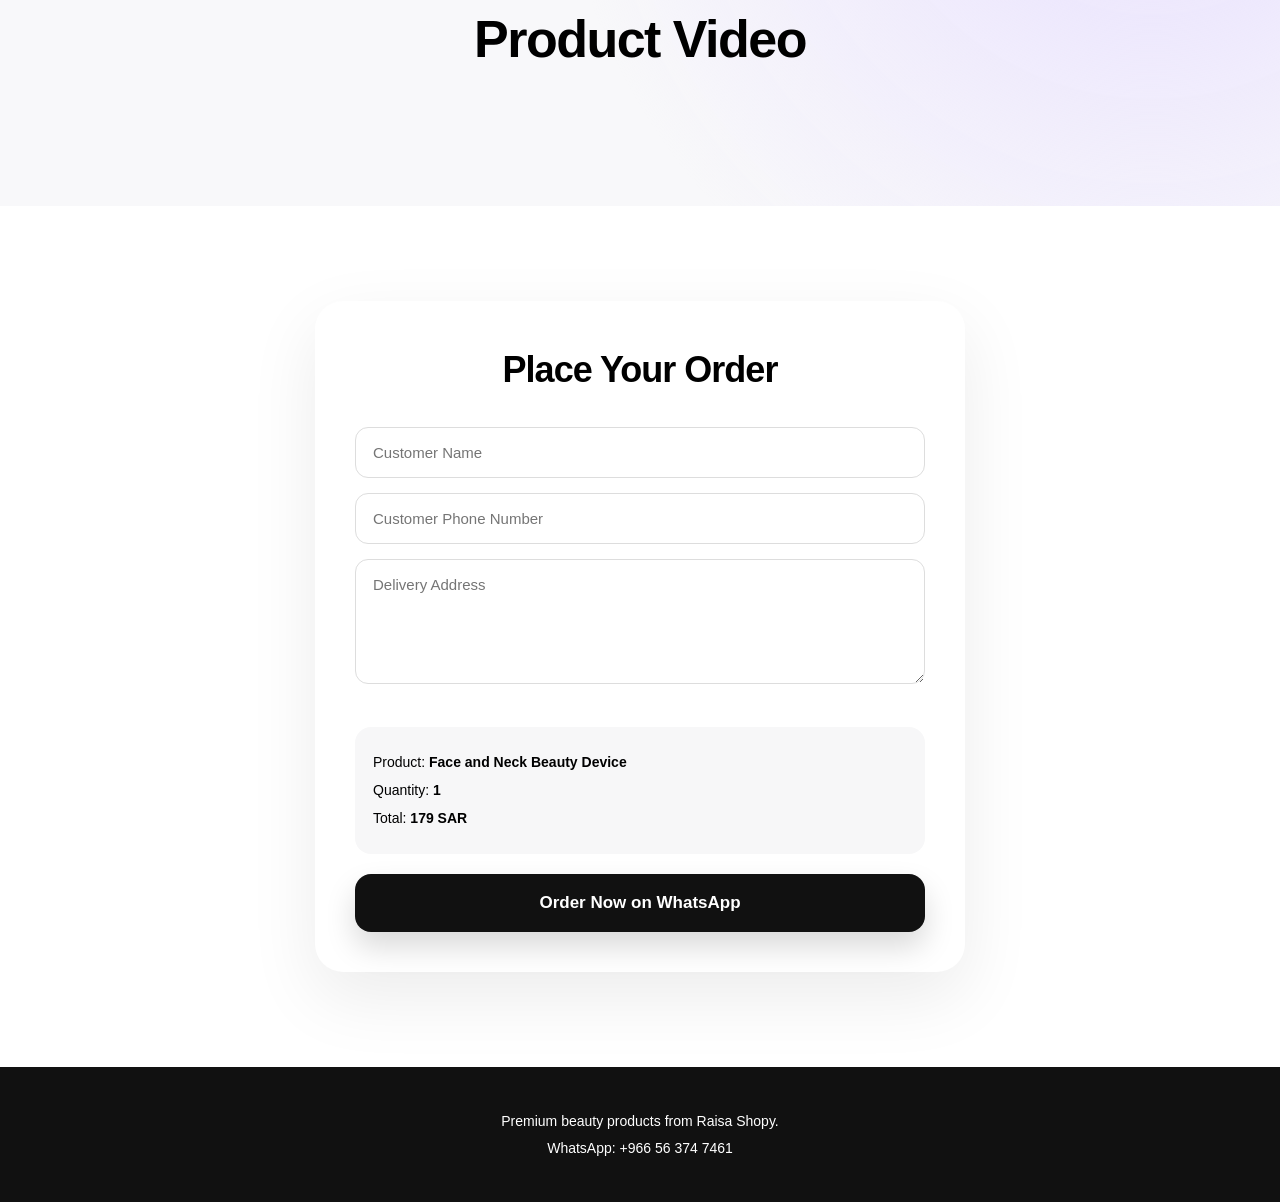
==== commit 5afde332: "Update index.html" ====
--- a/index.html
+++ b/index.html
@@ -1,4 +1,4 @@
-```html
+
 <!DOCTYPE html>
 <html lang="en">
 <head>
@@ -366,4 +366,4 @@
 
 </body>
 </html>
-```
+
--- a/style.css
+++ b/style.css
@@ -1,7 +1,19 @@
+```css
+@import url('https://fonts.googleapis.com/css2?family=Inter:wght@400;500;600;700;800;900&display=swap');
+
+:root {
+  --text: #171717;
+  --muted: #666;
+  --white: #fff;
+  --border: #e8e8ed;
+  --accent: #ff4f8b;
+  --accent2: #7c4dff;
+}
+
 * {
+  box-sizing: border-box;
   margin: 0;
   padding: 0;
-  box-sizing: border-box;
 }
 
 html {
@@ -9,633 +21,565 @@
 }
 
 body {
-  font-family: Arial, Helvetica, sans-serif;
-  background: #fff;
-  color: #222;
+  font-family: "Inter", Arial, sans-serif;
+  color: var(--text);
+  background: #fff;
   line-height: 1.6;
+  overflow-x: hidden;
+}
+
+.container {
+  width: min(1180px, 92%);
+  margin: auto;
+}
+
+button,
+input,
+textarea {
+  font-family: inherit;
+}
+
+button {
+  cursor: pointer;
 }
 
 img {
   max-width: 100%;
-  display: block;
-}
-
-a {
-  text-decoration: none;
-}
-
-
-/* =========================
-   HEADER
-========================= */
-
-.header {
-  width: 100%;
-  padding: 18px 7%;
-  display: flex;
-  align-items: center;
-  justify-content: space-between;
-  background: rgba(255, 255, 255, 0.96);
+}
+
+/* ================= HEADER ================= */
+
+header {
   position: sticky;
   top: 0;
   z-index: 1000;
-  box-shadow: 0 3px 18px rgba(0, 0, 0, 0.08);
+  width: 100%;
+  background: rgba(255,255,255,.96);
+  backdrop-filter: blur(18px);
+  -webkit-backdrop-filter: blur(18px);
+  border-bottom: 1px solid #eee;
+}
+
+header .container {
+  min-height: 82px;
+  display: flex;
+  align-items: center;
+  justify-content: center;
 }
 
 .logo {
-  font-size: 28px;
+  display: block;
+  text-align: center;
+  font-size: 32px;
+  line-height: 1;
+  font-weight: 900;
+  letter-spacing: -1.5px;
+  background: linear-gradient(90deg, var(--accent), var(--accent2));
+  -webkit-background-clip: text;
+  background-clip: text;
+  -webkit-text-fill-color: transparent;
+}
+
+/* ================= HERO ================= */
+
+.hero {
+  position: relative;
+  overflow: hidden;
+  padding: 105px 20px 95px;
+  text-align: center;
+  background:
+    radial-gradient(circle at 10% 20%, #ffdce9 0, transparent 30%),
+    radial-gradient(circle at 90% 15%, #ddd4ff 0, transparent 32%),
+    radial-gradient(circle at 50% 100%, #d9f6ff 0, transparent 35%),
+    #fff;
+}
+
+.hero::before,
+.hero::after {
+  content: "";
+  position: absolute;
+  border-radius: 50%;
+  filter: blur(75px);
+  pointer-events: none;
+}
+
+.hero::before {
+  width: 260px;
+  height: 260px;
+  background: #ffc9df;
+  top: -100px;
+  left: -90px;
+  opacity: .65;
+}
+
+.hero::after {
+  width: 280px;
+  height: 280px;
+  background: #d6ccff;
+  right: -100px;
+  bottom: -130px;
+  opacity: .65;
+}
+
+.hero .container {
+  position: relative;
+  z-index: 2;
+}
+
+.hero h1 {
+  max-width: 1000px;
+  margin: auto;
+  font-size: clamp(43px, 7vw, 78px);
+  line-height: 1.02;
+  font-weight: 900;
+  letter-spacing: -3px;
+}
+
+.hero p {
+  max-width: 700px;
+  margin: 25px auto 0;
+  font-size: 20px;
+  color: var(--muted);
+}
+
+/* ================= PRODUCT ================= */
+
+.product {
+  padding: 80px 0 110px;
+}
+
+.product-grid {
+  display: grid;
+  grid-template-columns: 1.05fr .95fr;
+  gap: 70px;
+  align-items: center;
+}
+
+/* ================= GALLERY ================= */
+
+.product-gallery {
+  position: relative;
+}
+
+.main-image {
+  width: 100%;
+  height: 590px;
+  display: block;
+  object-fit: contain;
+  padding: 35px;
+  border-radius: 32px;
+  background:
+    radial-gradient(circle at 50% 35%, #fff 0, #f5f5f8 75%);
+  border: 1px solid var(--border);
+  box-shadow: 0 30px 80px rgba(0,0,0,.08);
+  transition: transform .3s ease;
+}
+
+.main-image:hover {
+  transform: scale(1.01);
+}
+
+.thumbnails {
+  display: grid;
+  grid-template-columns: repeat(6, 1fr);
+  gap: 10px;
+  margin-top: 15px;
+}
+
+.thumbnail {
+  width: 100%;
+  height: 82px;
+  object-fit: cover;
+  border-radius: 14px;
+  border: 2px solid transparent;
+  background: #f7f7f7;
+  cursor: pointer;
+  transition: .25s ease;
+}
+
+.thumbnail:hover {
+  border-color: var(--accent);
+  transform: translateY(-3px);
+}
+
+/* ================= PRODUCT INFO ================= */
+
+.product-info {
+  padding: 10px 0;
+}
+
+.product-info h2 {
+  max-width: 600px;
+  margin-bottom: 18px;
+  font-size: clamp(34px, 4vw, 52px);
+  line-height: 1.08;
+  letter-spacing: -1.8px;
+}
+
+.product-info > p {
+  margin-top: 22px;
+  color: var(--muted);
+  font-size: 17px;
+}
+
+.old-price {
+  color: #999;
+  font-size: 20px;
+  text-decoration: line-through;
+}
+
+.new-price {
+  margin: 3px 0;
+  font-size: 46px;
+  line-height: 1.1;
+  font-weight: 900;
+}
+
+.discount {
+  display: inline-flex;
+  align-items: center;
+  padding: 7px 13px;
+  border-radius: 999px;
+  background: #fff0f5;
+  color: #e92869;
+  font-size: 13px;
   font-weight: 800;
-  letter-spacing: -1px;
-}
-
-.header-order {
-  padding: 11px 24px;
-  border-radius: 30px;
+}
+
+/* ================= QUANTITY ================= */
+
+.quantity {
+  display: flex;
+  align-items: center;
+  gap: 10px;
+  margin-top: 30px;
+}
+
+.quantity strong {
+  margin-right: 8px;
+  font-size: 16px;
+}
+
+.quantity button {
+  width: 45px;
+  height: 45px;
+  border: 1px solid #ddd;
+  border-radius: 12px;
+  background: #fff;
+  color: #111;
+  font-size: 25px;
+  font-weight: 700;
+  transition: .2s ease;
+}
+
+.quantity button:hover {
   background: #111;
   color: #fff;
-  font-weight: 700;
-  transition: 0.3s;
-}
-
-.header-order:hover {
-  transform: translateY(-2px);
-}
-
-
-/* =========================
-   HERO
-========================= */
-
-.hero {
-  min-height: 720px;
-  padding: 100px 7%;
-  display: flex;
-  align-items: center;
-  background:
-    radial-gradient(circle at 15% 20%, rgba(255, 180, 210, 0.8), transparent 30%),
-    radial-gradient(circle at 85% 25%, rgba(180, 220, 255, 0.8), transparent 30%),
-    radial-gradient(circle at 50% 90%, rgba(255, 225, 170, 0.8), transparent 35%),
-    linear-gradient(135deg, #fff5fa, #f4f9ff);
-}
-
-.hero-content {
-  max-width: 850px;
-}
-
-.hero-small {
-  font-size: 14px;
+}
+
+.quantity input {
+  width: 58px;
+  height: 45px;
+  border: 1px solid #ddd;
+  border-radius: 12px;
+  background: #fff;
+  color: #111;
+  text-align: center;
+  font-size: 18px;
   font-weight: 800;
-  letter-spacing: 3px;
-  margin-bottom: 18px;
-}
-
-.hero h1 {
-  font-size: clamp(50px, 8vw, 105px);
-  line-height: 0.98;
-  letter-spacing: -4px;
-  font-weight: 900;
-  margin-bottom: 30px;
-}
-
-.hero-text {
-  max-width: 650px;
-  font-size: 21px;
-  color: #555;
-  margin-bottom: 35px;
-}
-
-.main-button {
-  display: inline-block;
-  padding: 16px 35px;
-  border-radius: 50px;
+}
+
+/* ================= TOTAL ================= */
+
+.total-price {
+  margin: 20px 0;
+  padding: 17px 20px;
+  border-radius: 16px;
+  background: #f7f7f8;
+  font-size: 18px;
+}
+
+.total-price strong {
+  float: right;
+  font-size: 25px;
+}
+
+/* ================= ORDER BUTTON ================= */
+
+.order-btn {
+  width: 100%;
+  min-height: 58px;
+  border: 0;
+  border-radius: 16px;
   background: #111;
   color: #fff;
   font-size: 17px;
   font-weight: 800;
-  transition: 0.3s;
-}
-
-.main-button:hover {
+  box-shadow: 0 15px 30px rgba(0,0,0,.15);
+  transition: .25s ease;
+}
+
+.order-btn:hover {
   transform: translateY(-3px);
-  box-shadow: 0 12px 30px rgba(0, 0, 0, 0.2);
-}
-
-
-/* =========================
-   PRODUCT
-========================= */
-
-.product-section {
-  padding: 100px 7%;
+  box-shadow: 0 20px 35px rgba(0,0,0,.2);
+}
+
+/* ================= DESCRIPTION ================= */
+
+.description {
+  padding: 100px 0;
+  background:
+    radial-gradient(circle at 10% 10%, #ffe6ef, transparent 30%),
+    radial-gradient(circle at 90% 80%, #e8e0ff, transparent 30%),
+    #f8f8fa;
+}
+
+.description h2 {
+  margin-bottom: 28px;
+  text-align: center;
+  font-size: clamp(34px, 5vw, 52px);
+  letter-spacing: -1.5px;
+}
+
+.description-text {
+  max-width: 850px;
+  margin: auto;
+  color: #5f5f5f;
+  text-align: center;
+  font-size: 17px;
+}
+
+/* ================= DESCRIPTION IMAGES ================= */
+
+.description-images {
   display: grid;
-  grid-template-columns: 1.1fr 0.9fr;
-  gap: 70px;
-  align-items: center;
-}
-
-.product-gallery {
-  width: 100%;
-}
-
-.main-image-box {
-  width: 100%;
-  aspect-ratio: 1 / 1;
-  overflow: hidden;
-  border-radius: 30px;
-  background: #f5f5f5;
-  box-shadow: 0 20px 60px rgba(0, 0, 0, 0.1);
-}
-
-.main-image-box img {
-  width: 100%;
-  height: 100%;
+  grid-template-columns: repeat(2, 1fr);
+  gap: 22px;
+  margin-top: 50px;
+}
+
+.description-images img {
+  width: 100%;
+  height: 390px;
   object-fit: cover;
-}
-
-.thumbnails {
-  display: grid;
-  grid-template-columns: repeat(6, 1fr);
-  gap: 12px;
-  margin-top: 15px;
-}
-
-.thumbnails img {
-  width: 100%;
-  aspect-ratio: 1 / 1;
-  object-fit: cover;
-  border-radius: 12px;
-  cursor: pointer;
-  background: #f2f2f2;
-  border: 2px solid transparent;
-  transition: 0.3s;
-}
-
-.thumbnails img:hover {
-  transform: translateY(-3px);
+  display: block;
+  border-radius: 24px;
+  background: #fff;
+  border: 1px solid var(--border);
+  box-shadow: 0 18px 45px rgba(0,0,0,.08);
+  transition: .3s ease;
+}
+
+.description-images img:hover {
+  transform: translateY(-5px);
+}
+
+/* ================= VIDEO ================= */
+
+.video-section {
+  margin-top: 75px;
+  text-align: center;
+}
+
+.video-section h2 {
+  margin-bottom: 25px;
+}
+
+.video-section video {
+  width: 100%;
+  max-width: 900px;
+  max-height: 650px;
+  display: block;
+  margin: auto;
+  border-radius: 24px;
+  background: #000;
+  box-shadow: 0 20px 50px rgba(0,0,0,.15);
+}
+
+/* ================= ORDER FORM ================= */
+
+.order-form {
+  padding: 95px 0;
+  background: #fff;
+}
+
+.order-form > .container > .order-form {
+  max-width: 650px;
+  margin: auto;
+  padding: 40px;
+  border: 1px solid var(--border);
+  border-radius: 28px;
+  background: #fff;
+  box-shadow: 0 25px 70px rgba(0,0,0,.08);
+}
+
+.order-form h2 {
+  margin-bottom: 28px;
+  text-align: center;
+  font-size: 36px;
+  letter-spacing: -1px;
+}
+
+.order-form input,
+.order-form textarea {
+  width: 100%;
+  margin-bottom: 15px;
+  padding: 16px 17px;
+  border: 1px solid #ddd;
+  border-radius: 13px;
+  outline: none;
+  background: #fff;
+  color: #222;
+  font-size: 15px;
+}
+
+.order-form input:focus,
+.order-form textarea:focus {
   border-color: #111;
-}
-
-.product-info {
-  padding: 10px;
-}
-
-.product-label {
-  font-size: 13px;
-  letter-spacing: 2px;
+  box-shadow: 0 0 0 3px rgba(0,0,0,.05);
+}
+
+.order-form textarea {
+  min-height: 125px;
+  resize: vertical;
+}
+
+/* ================= ORDER SUMMARY ================= */
+
+.order-summary {
+  margin: 20px 0;
+  padding: 18px;
+  border-radius: 16px;
+  background: #f7f7f8;
+}
+
+.order-summary p {
+  margin: 6px 0;
+  font-size: 14px;
+}
+
+.order-summary strong {
   font-weight: 800;
-  margin-bottom: 15px;
-}
-
-.product-info h2 {
-  font-size: clamp(38px, 5vw, 65px);
-  line-height: 1.05;
-  letter-spacing: -2px;
-  margin-bottom: 20px;
-}
-
-.tagline {
-  font-size: 20px;
-  color: #666;
-  margin-bottom: 25px;
-}
-
-.price-box {
-  display: flex;
-  align-items: center;
-  gap: 15px;
-  flex-wrap: wrap;
-  margin-bottom: 25px;
-}
-
-.old-price {
-  font-size: 22px;
-  color: #999;
-  text-decoration: line-through;
-}
-
-.new-price {
-  font-size: 42px;
-  font-weight: 900;
-}
-
-.discount {
-  padding: 7px 13px;
-  border-radius: 20px;
+}
+
+/* ================= FOOTER ================= */
+
+footer {
+  padding: 38px 20px;
+  text-align: center;
   background: #111;
   color: #fff;
-  font-size: 13px;
-  font-weight: 800;
-}
-
-.short-description {
-  font-size: 17px;
-  color: #555;
-}
-
-.short-description p {
-  margin-bottom: 15px;
-}
-
-
-/* =========================
-   QUANTITY
-========================= */
-
-.quantity-area {
-  margin-top: 30px;
-}
-
-.quantity-area label {
-  display: block;
-  font-weight: 800;
-  margin-bottom: 10px;
-}
-
-.quantity-control {
-  display: flex;
-  align-items: center;
-  width: fit-content;
-  border: 1px solid #ddd;
-  border-radius: 14px;
-  overflow: hidden;
-}
-
-.quantity-control button {
-  width: 50px;
-  height: 50px;
-  border: 0;
-  background: #f5f5f5;
-  font-size: 25px;
-  cursor: pointer;
-}
-
-.quantity-control span {
-  width: 55px;
-  text-align: center;
-  font-size: 18px;
-  font-weight: 800;
-}
-
-.total-box {
-  margin: 25px 0;
-  padding: 18px 20px;
-  border-radius: 15px;
-  background: #f7f7f7;
-  display: flex;
-  align-items: center;
-  justify-content: space-between;
-}
-
-.total-box strong {
-  font-size: 28px;
-}
-
-
-/* =========================
-   FEATURES
-========================= */
-
-.features {
-  padding: 100px 7%;
-  background:
-    radial-gradient(circle at 20% 20%, rgba(255, 205, 225, 0.7), transparent 28%),
-    radial-gradient(circle at 80% 80%, rgba(205, 225, 255, 0.7), transparent 30%),
-    #fafafa;
-}
-
-.section-heading {
-  text-align: center;
-  max-width: 750px;
-  margin: 0 auto 55px;
-}
-
-.section-heading p {
-  font-size: 13px;
-  font-weight: 800;
-  letter-spacing: 3px;
-  margin-bottom: 12px;
-}
-
-.section-heading h2 {
-  font-size: clamp(35px, 5vw, 60px);
-  line-height: 1.05;
-  letter-spacing: -2px;
-}
-
-.feature-grid {
-  display: grid;
-  grid-template-columns: repeat(4, 1fr);
-  gap: 20px;
-}
-
-.feature-card {
-  padding: 35px 25px;
-  border-radius: 25px;
-  background: rgba(255, 255, 255, 0.85);
-  box-shadow: 0 15px 40px rgba(0, 0, 0, 0.07);
-}
-
-.feature-icon {
-  font-size: 38px;
-  margin-bottom: 20px;
-}
-
-.feature-card h3 {
-  font-size: 22px;
-  margin-bottom: 10px;
-}
-
-.feature-card p {
-  color: #666;
-}
-
-
-/* =========================
-   DESCRIPTION
-========================= */
-
-.description-section {
-  padding: 100px 7%;
-}
-
-.description-content {
-  max-width: 900px;
-  margin: 0 auto 50px;
-  text-align: center;
-  font-size: 18px;
-  color: #555;
-}
-
-.description-content p {
-  margin-bottom: 20px;
-}
-
-.description-images {
-  max-width: 1100px;
-  margin: auto;
-  display: grid;
-  grid-template-columns: repeat(2, 1fr);
-  gap: 25px;
-}
-
-.description-image {
-  overflow: hidden;
-  border-radius: 25px;
-  background: #f5f5f5;
-}
-
-.description-image img {
-  width: 100%;
-  transition: 0.5s;
-}
-
-.description-image:hover img {
-  transform: scale(1.04);
-}
-
-
-/* =========================
-   VIDEO
-========================= */
-
-.video-section {
-  padding: 100px 7%;
-  background: #f7f7f7;
-}
-
-.video-box {
-  max-width: 900px;
-  margin: auto;
-  border-radius: 25px;
-  overflow: hidden;
-  background: #111;
-  box-shadow: 0 20px 50px rgba(0, 0, 0, 0.15);
-}
-
-.video-box video {
-  width: 100%;
-  display: block;
-}
-
-
-/* =========================
-   ORDER
-========================= */
-
-.order-section {
-  padding: 100px 7%;
-  background:
-    radial-gradient(circle at 20% 20%, rgba(255, 200, 220, 0.8), transparent 30%),
-    radial-gradient(circle at 80% 80%, rgba(190, 220, 255, 0.8), transparent 30%),
-    linear-gradient(135deg, #fff7fb, #f5faff);
-}
-
-.order-container {
-  max-width: 700px;
-  margin: auto;
-}
-
-.order-heading {
-  text-align: center;
-  margin-bottom: 45px;
-}
-
-.order-heading p {
-  font-size: 13px;
-  font-weight: 800;
-  letter-spacing: 3px;
-  margin-bottom: 12px;
-}
-
-.order-heading h2 {
-  font-size: clamp(35px, 5vw, 55px);
-  line-height: 1.05;
-  margin-bottom: 15px;
-}
-
-.order-heading span {
-  color: #666;
-}
-
-.form-group {
-  margin-bottom: 20px;
-}
-
-.form-group label {
-  display: block;
-  font-weight: 800;
-  margin-bottom: 8px;
-}
-
-.form-group input,
-.form-group textarea {
-  width: 100%;
-  padding: 16px;
-  border: 1px solid #ddd;
-  border-radius: 14px;
-  font-size: 16px;
-  font-family: inherit;
-  outline: none;
-  background: #fff;
-}
-
-.form-group input:focus,
-.form-group textarea:focus {
-  border-color: #111;
-}
-
-.order-summary {
-  margin: 30px 0;
-  padding: 22px;
-  border-radius: 18px;
-  background: #fff;
-  box-shadow: 0 10px 30px rgba(0, 0, 0, 0.06);
-}
-
-.order-summary > div {
-  display: flex;
-  justify-content: space-between;
-  gap: 20px;
-  padding: 10px 0;
-  border-bottom: 1px solid #eee;
-}
-
-.order-summary > div:last-child {
-  border-bottom: 0;
-}
-
-.order-total strong {
-  font-size: 25px;
-}
-
-.whatsapp-button {
-  width: 100%;
-  padding: 18px;
-  border: 0;
-  border-radius: 50px;
-  background: #111;
-  color: #fff;
-  font-size: 18px;
-  font-weight: 800;
-  cursor: pointer;
-  transition: 0.3s;
-}
-
-.whatsapp-button:hover {
-  transform: translateY(-3px);
-  box-shadow: 0 12px 30px rgba(0, 0, 0, 0.2);
-}
-
-
-/* =========================
-   FOOTER
-========================= */
-
-.footer {
-  padding: 55px 7%;
-  text-align: center;
-  background: #111;
-  color: #fff;
-}
-
-.footer-logo {
-  font-size: 30px;
-  font-weight: 900;
-  margin-bottom: 10px;
-}
-
-.footer p {
-  color: #ccc;
-  margin: 6px 0;
-}
-
-.copyright {
-  margin-top: 25px;
-  padding-top: 20px;
-  border-top: 1px solid #333;
-  color: #999;
+}
+
+footer p {
+  margin: 5px 0;
   font-size: 14px;
 }
 
-
-/* =========================
-   MOBILE
-========================= */
-
-@media (max-width: 900px) {
-
-  .product-section {
+/* ================= MOBILE ================= */
+
+@media (max-width: 800px) {
+
+  header .container {
+    min-height: 70px;
+  }
+
+  .logo {
+    font-size: 28px;
+  }
+
+  .hero {
+    padding: 65px 15px 60px;
+  }
+
+  .hero h1 {
+    font-size: 2.45rem;
+    letter-spacing: -1.5px;
+  }
+
+  .hero p {
+    font-size: 17px;
+  }
+
+  .product {
+    padding: 55px 0 75px;
+  }
+
+  .product-grid {
     grid-template-columns: 1fr;
-    gap: 50px;
-  }
-
-  .feature-grid {
-    grid-template-columns: repeat(2, 1fr);
-  }
-
-}
-
-
-@media (max-width: 600px) {
-
-  .header {
-    padding: 15px 5%;
-  }
-
-  .logo {
-    font-size: 23px;
-  }
-
-  .header-order {
-    padding: 9px 17px;
-    font-size: 14px;
-  }
-
-  .hero {
-    min-height: 600px;
-    padding: 70px 5%;
-  }
-
-  .hero h1 {
-    font-size: 50px;
-    letter-spacing: -2px;
-  }
-
-  .hero-text {
-    font-size: 17px;
-  }
-
-  .product-section,
-  .features,
-  .description-section,
-  .video-section,
-  .order-section {
-    padding: 70px 5%;
-  }
-
-  .product-info h2 {
-    font-size: 42px;
+    gap: 45px;
+  }
+
+  .main-image {
+    height: 430px;
+    padding: 20px;
+    border-radius: 22px;
   }
 
   .thumbnails {
     grid-template-columns: repeat(3, 1fr);
   }
 
-  .feature-grid {
-    grid-template-columns: 1fr;
+  .thumbnail {
+    height: 85px;
+  }
+
+  .product-info h2 {
+    font-size: 34px;
+  }
+
+  .new-price {
+    font-size: 42px;
+  }
+
+  .description {
+    padding: 70px 0;
   }
 
   .description-images {
     grid-template-columns: 1fr;
-  }
-
-  .section-heading h2 {
-    font-size: 40px;
-  }
-
-  .order-summary > div {
-    flex-direction: column;
-    gap: 3px;
-  }
-
-}
+    gap: 16px;
+  }
+
+  .description-images img {
+    height: auto;
+    min-height: 250px;
+  }
+
+  .order-form {
+    padding: 65px 0;
+  }
+
+  .order-form > .container > .order-form {
+    padding: 25px 20px;
+    border-radius: 22px;
+  }
+}
+
+@media (max-width: 420px) {
+
+  .logo {
+    font-size: 25px;
+  }
+
+  .hero h1 {
+    font-size: 2rem;
+  }
+
+  .main-image {
+    height: 330px;
+  }
+
+  .thumbnail {
+    height: 75px;
+  }
+
+  .product-info h2 {
+    font-size: 30px;
+  }
+
+  .new-price {
+    font-size: 38px;
+  }
+}
+```
